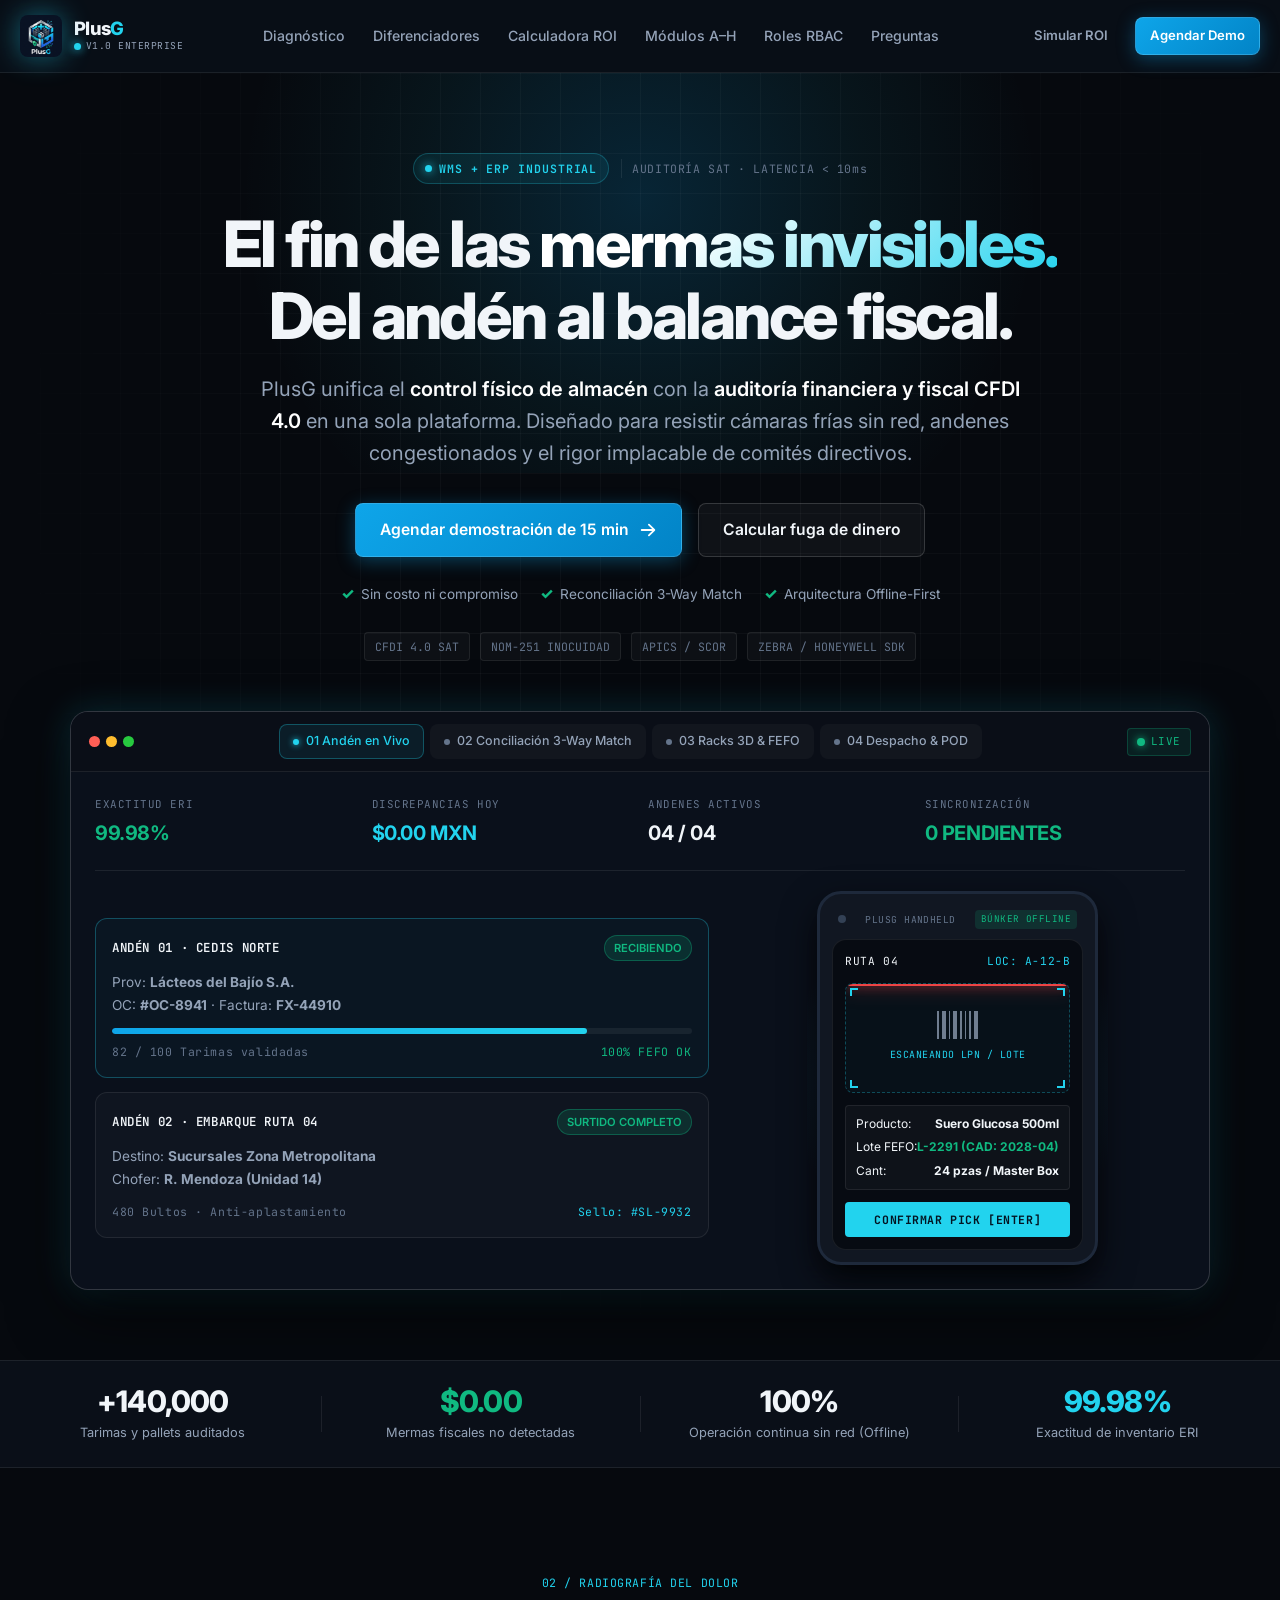
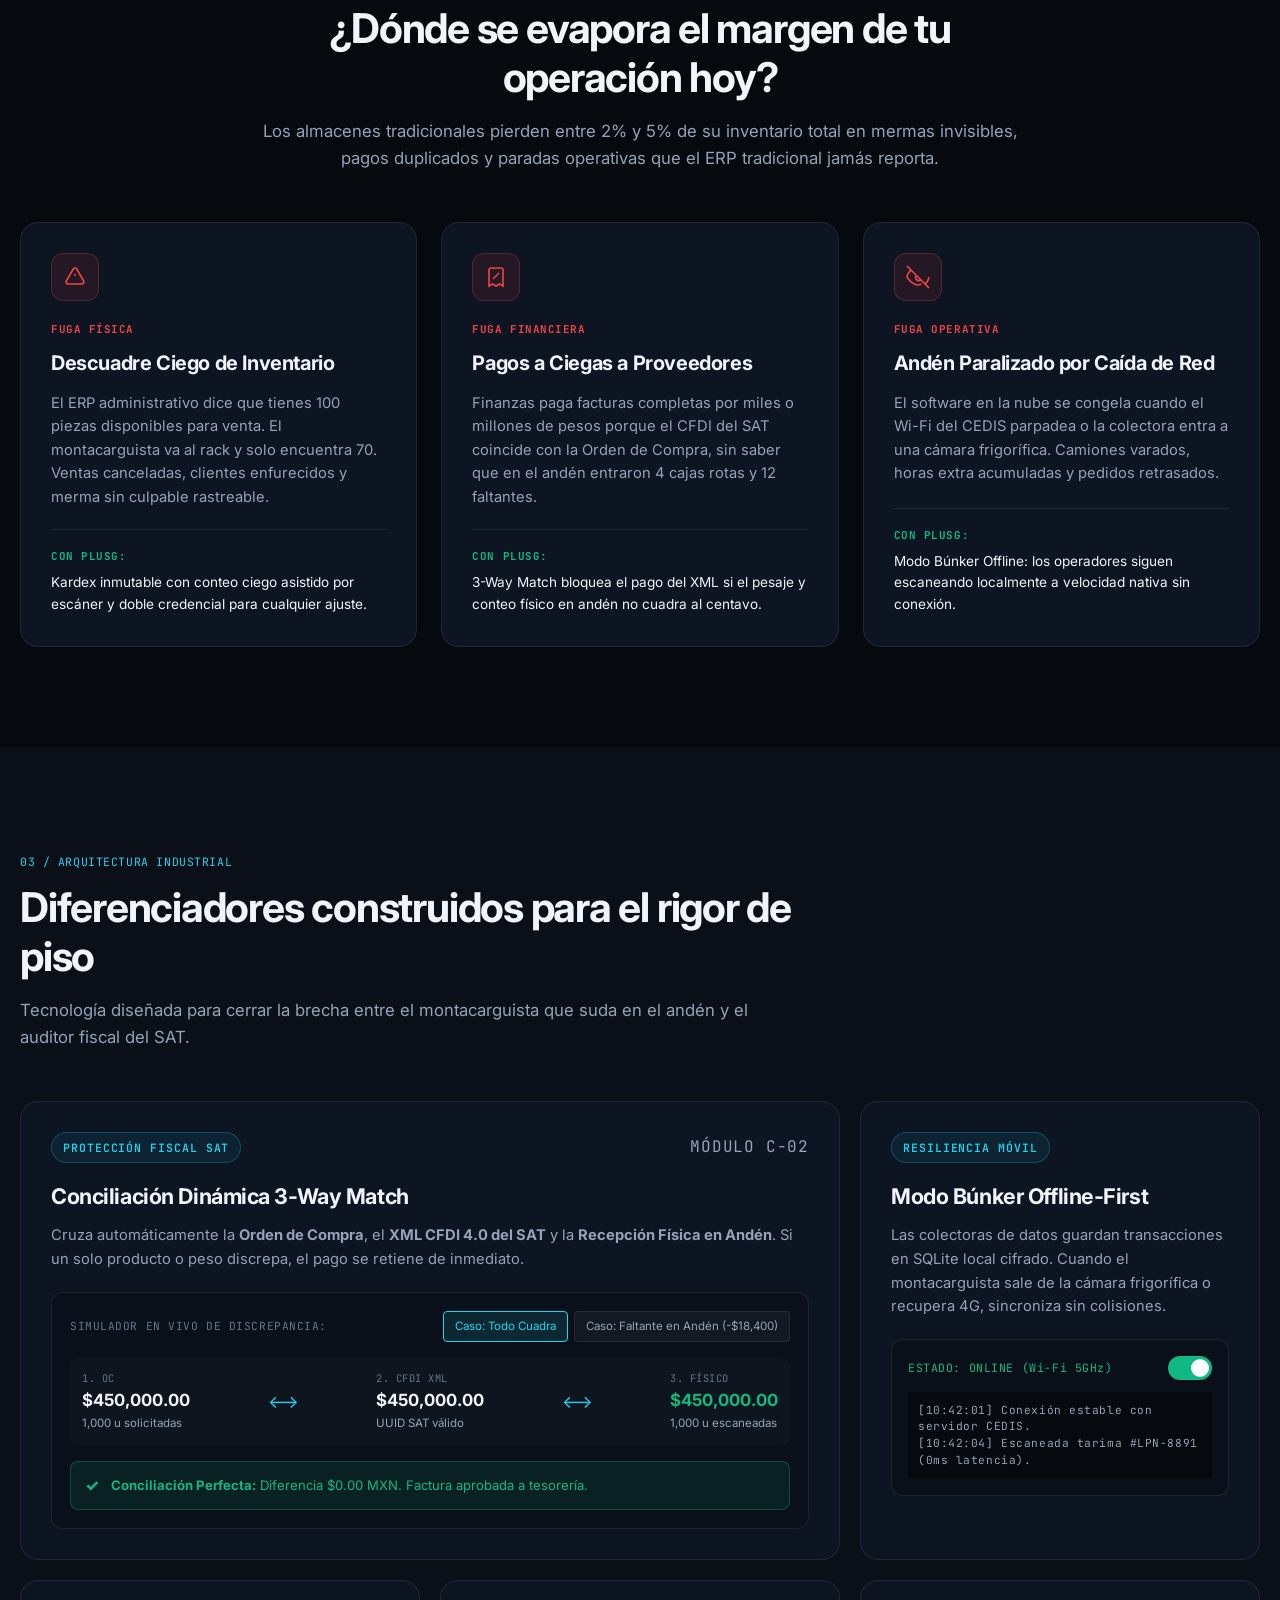
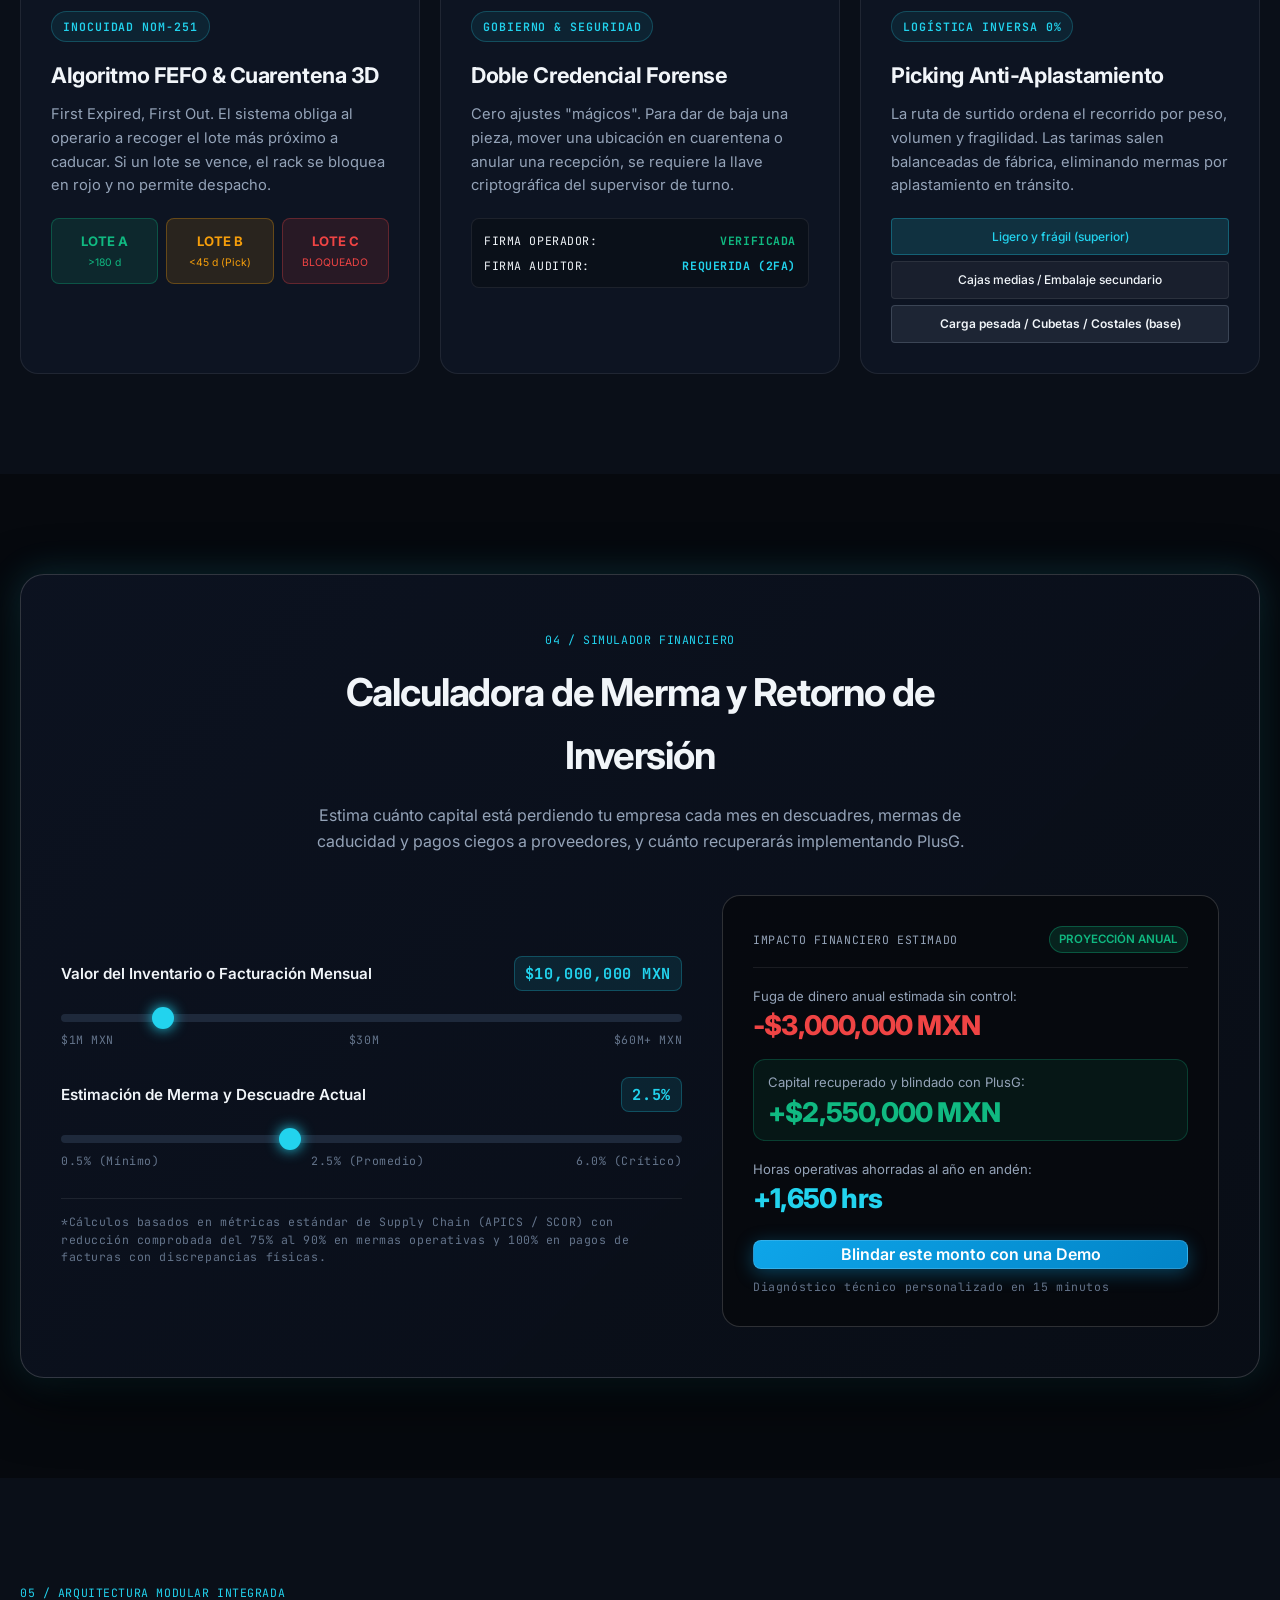
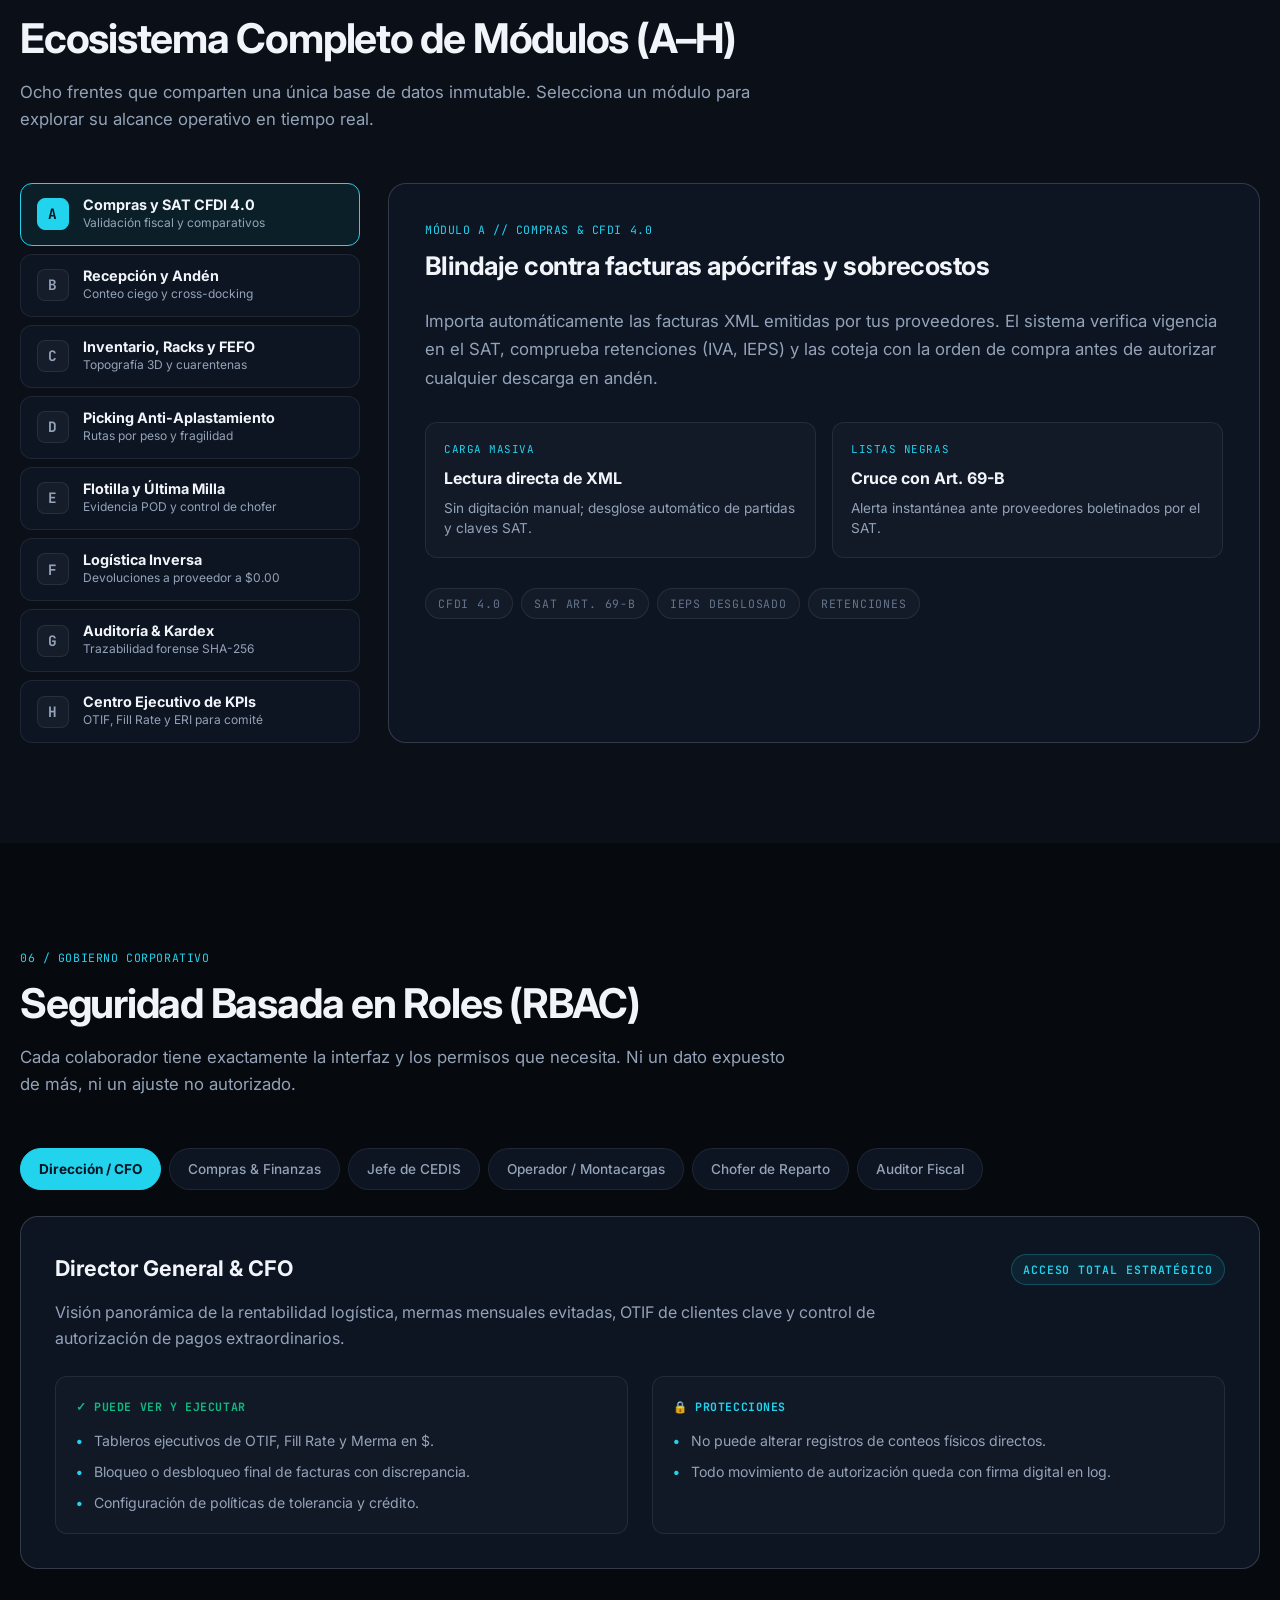
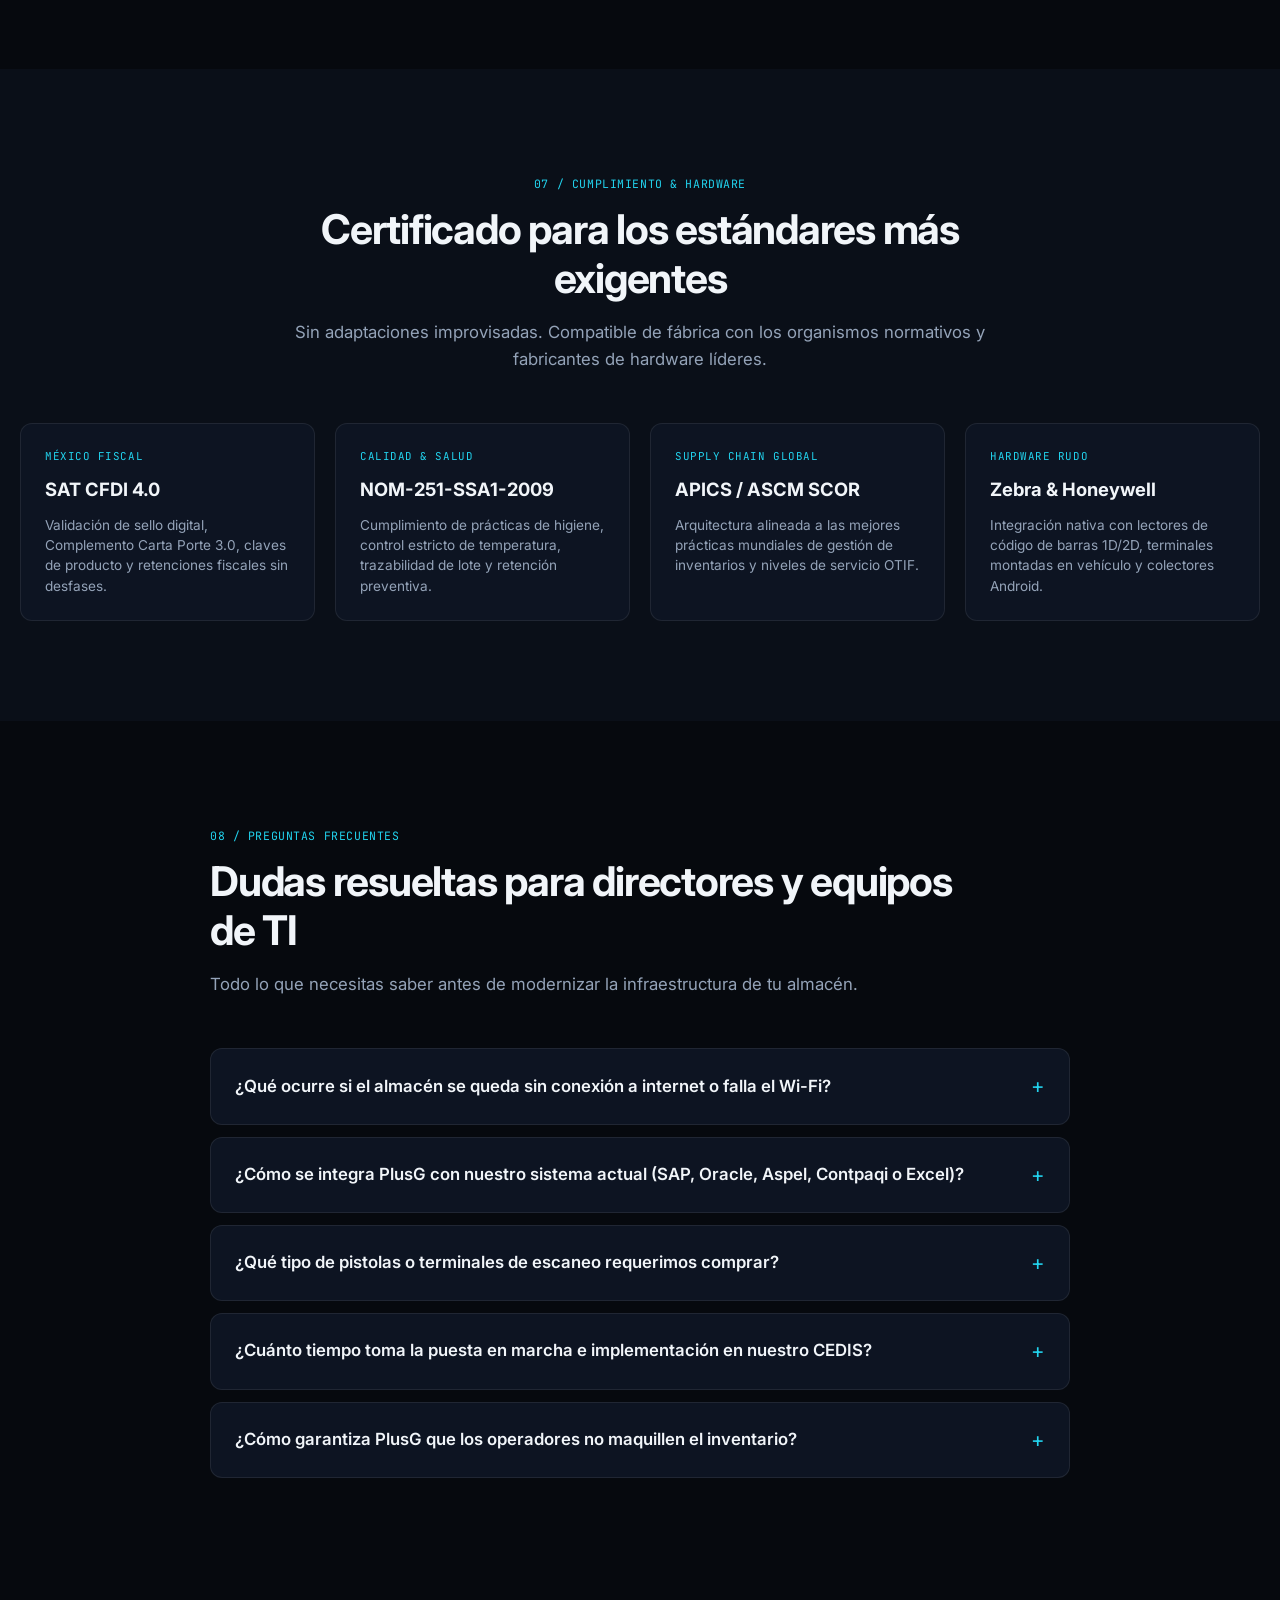
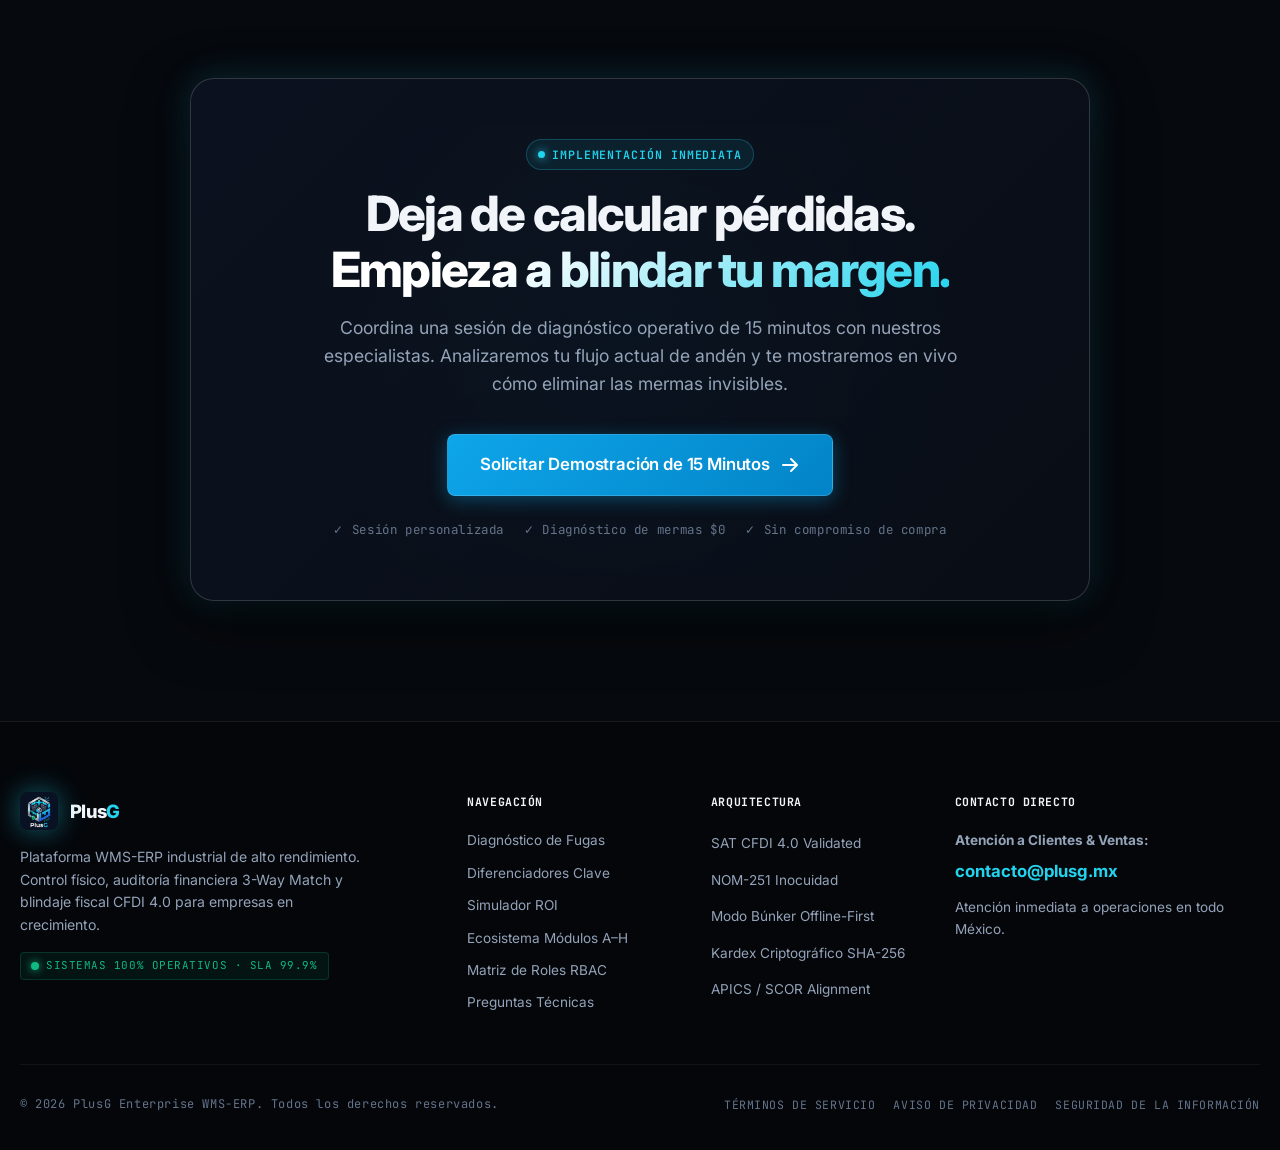
==== index.html @ d3e537ce "Add files via upload" ====
<!DOCTYPE html>
<html lang="es-MX">
<head>
  <meta charset="UTF-8">
  <meta name="viewport" content="width=device-width, initial-scale=1">
  <title>PlusG WMS-ERP | El fin de las mermas invisibles</title>
  <meta name="description" content="PlusG WMS-ERP integra control físico de almacén, auditoría financiera 3-Way Match y validación fiscal CFDI 4.0 en una sola plataforma de grado industrial.">
  <meta name="theme-color" content="#06090e">
  <meta property="og:title" content="PlusG WMS-ERP | El fin de las mermas invisibles">
  <meta property="og:description" content="Control físico, auditoría financiera y facturación SAT en una sola plataforma industrial.">
  <meta property="og:type" content="website">
  <link rel="icon" href="assets/logo.png" type="image/png">
  <link rel="alternate icon" href="logo.png" type="image/png">
  <link rel="preconnect" href="https://fonts.googleapis.com">
  <link rel="preconnect" href="https://fonts.gstatic.com" crossorigin>
  <link href="https://fonts.googleapis.com/css2?family=Inter:wght@300;400;500;600;700;800&family=JetBrains+Mono:wght@400;500;600;700&display=swap" rel="stylesheet">
  <link rel="stylesheet" href="styles.css">
  <noscript><style>.reveal{opacity:1;transform:none}</style></noscript>
</head>
<body class="theme-dark">

  <a class="skip" href="#main">Saltar al contenido principal</a>

  <!-- ================= HEADER ================= -->
  <header class="site-header" id="site-header">
    <div class="container header-inner">
      <a class="brand" href="#top" aria-label="PlusG WMS-ERP, inicio">
        <img class="brand-mark" src="assets/logo.png" onerror="this.onerror=null;this.src='logo.png';" alt="PlusG WMS-ERP" width="38" height="38">
        <div class="brand-text">
          <span class="brand-name">Plus<span>G</span></span>
          <span class="brand-badge mono"><span class="pulse-dot"></span> V1.0 ENTERPRISE</span>
        </div>
      </a>

      <nav class="nav" id="nav" aria-label="Navegación principal">
        <a href="#diagnostico">Diagnóstico</a>
        <a href="#bento">Diferenciadores</a>
        <a href="#calculadora">Calculadora ROI</a>
        <a href="#modulos">Módulos A–H</a>
        <a href="#roles">Roles RBAC</a>
        <a href="#faq">Preguntas</a>
      </nav>

      <div class="header-actions">
        <a href="#calculadora" class="btn btn-ghost btn-sm nav-calc-btn">Simular ROI</a>
        <button class="btn btn-accent btn-sm header-cta" type="button" data-open-demo>Agendar Demo</button>
        <button class="nav-toggle" type="button" aria-expanded="false" aria-controls="nav" aria-label="Abrir menú de navegación">
          <span></span><span></span>
        </button>
      </div>
    </div>
  </header>

  <main id="main">
    <!-- ================= 01 HERO ================= -->
    <section class="hero" id="top">
      <div class="hero-ambient-glow" aria-hidden="true"></div>
      <div class="hero-grid-pattern" aria-hidden="true"></div>

      <div class="container hero-container">
        <div class="hero-content reveal">
          <div class="hero-eyebrow">
            <span class="badge-tag mono"><span class="pulse-dot"></span> WMS + ERP INDUSTRIAL</span>
            <span class="hero-telemetry mono">AUDITORÍA SAT · LATENCIA &lt; 10ms</span>
          </div>

          <h1 class="hero-title">
            El fin de las <span class="text-gradient">mermas invisibles.</span><br>
            Del andén al balance fiscal.
          </h1>

          <p class="hero-lead">
            PlusG unifica el <strong>control físico de almacén</strong> con la <strong>auditoría financiera y fiscal CFDI 4.0</strong> en una sola plataforma. Diseñado para resistir cámaras frías sin red, andenes congestionados y el rigor implacable de comités directivos.
          </p>

          <div class="hero-actions">
            <button class="btn btn-accent btn-lg" type="button" data-open-demo>
              <span>Agendar demostración de 15 min</span>
              <svg class="btn-arrow" viewBox="0 0 20 20" fill="currentColor" width="18" height="18" aria-hidden="true">
                <path fill-rule="evenodd" d="M10.293 3.293a1 1 0 011.414 0l6 6a1 1 0 010 1.414l-6 6a1 1 0 01-1.414-1.414L14.586 11H3a1 1 0 110-2h11.586l-4.293-4.293a1 1 0 010-1.414z" clip-rule="evenodd"/>
              </svg>
            </button>
            <a href="#calculadora" class="btn btn-line btn-lg">
              <span>Calcular fuga de dinero</span>
            </a>
          </div>

          <div class="hero-guarantees">
            <div class="guarantee-item">
              <span class="check-icon">✓</span>
              <span>Sin costo ni compromiso</span>
            </div>
            <div class="guarantee-item">
              <span class="check-icon">✓</span>
              <span>Reconciliación 3-Way Match</span>
            </div>
            <div class="guarantee-item">
              <span class="check-icon">✓</span>
              <span>Arquitectura Offline-First</span>
            </div>
          </div>

          <div class="hero-standards" aria-label="Estándares de cumplimiento">
            <span class="standard-pill">CFDI 4.0 SAT</span>
            <span class="standard-pill">NOM-251 INOCUIDAD</span>
            <span class="standard-pill">APICS / SCOR</span>
            <span class="standard-pill">ZEBRA / HONEYWELL SDK</span>
          </div>
        </div>

        <!-- HERO INTERACTIVE MISSION CONTROL CENTER -->
        <div class="hero-showcase reveal" id="hero-showcase">
          <div class="showcase-frame">
            <!-- Frame Top Bar -->
            <div class="showcase-topbar">
              <div class="window-controls" aria-hidden="true">
                <span class="wc-dot red"></span>
                <span class="wc-dot yellow"></span>
                <span class="wc-dot green"></span>
              </div>
              <div class="showcase-tabs" role="tablist" aria-label="Vistas interactivas de demostración">
                <button class="showcase-tab active" role="tab" aria-selected="true" data-tab="tab-anden">
                  <span class="tab-indicator"></span> 01 Andén en Vivo
                </button>
                <button class="showcase-tab" role="tab" aria-selected="false" data-tab="tab-3way">
                  <span class="tab-indicator"></span> 02 Conciliación 3-Way Match
                </button>
                <button class="showcase-tab" role="tab" aria-selected="false" data-tab="tab-racks">
                  <span class="tab-indicator"></span> 03 Racks 3D &amp; FEFO
                </button>
                <button class="showcase-tab" role="tab" aria-selected="false" data-tab="tab-flota">
                  <span class="tab-indicator"></span> 04 Despacho &amp; POD
                </button>
              </div>
              <div class="telemetry-chip mono">
                <span class="live-dot"></span> LIVE
              </div>
            </div>

            <!-- Console Content Screen -->
            <div class="showcase-body">
              <!-- KPI Ribbon -->
              <div class="console-ribbon">
                <div class="ribbon-kpi">
                  <span class="kpi-label mono">EXACTITUD ERI</span>
                  <span class="kpi-val text-emerald">99.98%</span>
                </div>
                <div class="ribbon-kpi">
                  <span class="kpi-label mono">DISCREPANCIAS HOY</span>
                  <span class="kpi-val text-cyan">$0.00 MXN</span>
                </div>
                <div class="ribbon-kpi">
                  <span class="kpi-label mono">ANDENES ACTIVOS</span>
                  <span class="kpi-val">04 / 04</span>
                </div>
                <div class="ribbon-kpi">
                  <span class="kpi-label mono">SINCRONIZACIÓN</span>
                  <span class="kpi-val text-emerald">0 PENDIENTES</span>
                </div>
              </div>

              <!-- DYNAMIC PANELS -->
              <!-- Panel 1: Andén -->
              <div class="console-panel active" id="tab-anden" role="tabpanel">
                <div class="dock-layout">
                  <div class="dock-list">
                    <div class="dock-card matched">
                      <div class="dock-header">
                        <span class="dock-title mono">ANDÉN 01 · CEDIS NORTE</span>
                        <span class="badge-status ok">RECIBIENDO</span>
                      </div>
                      <div class="dock-meta">
                        <span>Prov: <strong>Lácteos del Bajío S.A.</strong></span>
                        <span>OC: <strong>#OC-8941</strong> · Factura: <strong>FX-44910</strong></span>
                      </div>
                      <div class="progress-bar-wrap">
                        <div class="progress-bar" style="width: 82%;"></div>
                      </div>
                      <div class="dock-stats mono">
                        <span>82 / 100 Tarimas validadas</span>
                        <span class="text-emerald">100% FEFO OK</span>
                      </div>
                    </div>

                    <div class="dock-card">
                      <div class="dock-header">
                        <span class="dock-title mono">ANDÉN 02 · EMBARQUE RUTA 04</span>
                        <span class="badge-status ok">SURTIDO COMPLETO</span>
                      </div>
                      <div class="dock-meta">
                        <span>Destino: <strong>Sucursales Zona Metropolitana</strong></span>
                        <span>Chofer: <strong>R. Mendoza (Unidad 14)</strong></span>
                      </div>
                      <div class="dock-stats mono">
                        <span>480 Bultos · Anti-aplastamiento</span>
                        <span class="text-cyan">Sello: #SL-9932</span>
                      </div>
                    </div>
                  </div>

                  <!-- Integrated Rugged Handheld Screen -->
                  <div class="rugged-device" aria-label="Colectora industrial en andén">
                    <div class="device-glow"></div>
                    <div class="device-body">
                      <div class="device-bezel-top">
                        <span class="device-sensor"></span>
                        <span class="device-brand-name mono">PLUSG HANDHELD</span>
                        <span class="device-bunker-pill mono" id="device-net-status">BÚNKER OFFLINE</span>
                      </div>
                      <div class="device-inner-screen">
                        <div class="device-header-row">
                          <span class="mono">RUTA 04</span>
                          <span class="mono text-cyan">LOC: A-12-B</span>
                        </div>
                        <div class="device-scan-hud">
                          <div class="laser-scanner"></div>
                          <span class="corner-bracket top-l"></span>
                          <span class="corner-bracket top-r"></span>
                          <span class="corner-bracket bot-l"></span>
                          <span class="corner-bracket bot-r"></span>
                          <div class="scan-barcode">
                            <span></span><span></span><span></span><span></span><span></span><span></span><span></span><span></span>
                          </div>
                          <span class="scan-prompt mono">ESCANEANDO LPN / LOTE</span>
                        </div>
                        <div class="device-data-card">
                          <div class="data-row"><span>Producto:</span> <b>Suero Glucosa 500ml</b></div>
                          <div class="data-row"><span>Lote FEFO:</span> <b class="text-emerald">L-2291 (CAD: 2028-04)</b></div>
                          <div class="data-row"><span>Cant:</span> <b>24 pzas / Master Box</b></div>
                        </div>
                        <div class="device-action-btn mono">CONFIRMAR PICK [ENTER]</div>
                      </div>
                    </div>
                  </div>
                </div>
              </div>

              <!-- Panel 2: 3-Way Match -->
              <div class="console-panel" id="tab-3way" role="tabpanel">
                <div class="match-interactive-board">
                  <div class="match-columns">
                    <div class="match-col">
                      <div class="col-head mono"><span class="icon-tag">1</span> ORDEN DE COMPRA</div>
                      <div class="doc-card">
                        <span class="doc-id mono">OC-8941 (AUTORIZADA)</span>
                        <div class="doc-line"><span>SKU-4401: Harina Esp.</span><b>500 sacos</b></div>
                        <div class="doc-line"><span>Precio pactado:</span><b>$450.00 / u</b></div>
                        <div class="doc-total"><span>Subtotal:</span> <b>$225,000.00</b></div>
                      </div>
                    </div>
                    <div class="match-col">
                      <div class="col-head mono"><span class="icon-tag">2</span> FACTURA SAT CFDI 4.0</div>
                      <div class="doc-card">
                        <span class="doc-id mono">UUID: 4A91-88FE-9901</span>
                        <div class="doc-line"><span>SAT ClaveProdServ:</span><b>50192100</b></div>
                        <div class="doc-line"><span>Precio Facturado:</span><b>$450.00 / u</b></div>
                        <div class="doc-total"><span>Total Fiscal:</span> <b>$225,000.00</b></div>
                      </div>
                    </div>
                    <div class="match-col">
                      <div class="col-head mono"><span class="icon-tag">3</span> RECEPCIÓN ANDÉN (FÍSICA)</div>
                      <div class="doc-card matched-border">
                        <span class="doc-id mono text-emerald">CONTEO CIEGO CONFIRMADO</span>
                        <div class="doc-line"><span>Escaneados:</span><b>500 sacos</b></div>
                        <div class="doc-line"><span>Dañados / Merma:</span><b class="text-emerald">0 sacos</b></div>
                        <div class="doc-total text-emerald"><span>Valuación Física:</span> <b>$225,000.00</b></div>
                      </div>
                    </div>
                  </div>
                  <div class="match-verdict matched">
                    <div class="verdict-icon">✓</div>
                    <div class="verdict-text">
                      <strong>3-Way Match 100% Conciliado sin discrepancias</strong>
                      <p>Factura autorizada para programación de pago a tesorería. Diferencia: $0.00 MXN.</p>
                    </div>
                    <span class="verdict-stamp mono">LIBERADO PARA PAGO</span>
                  </div>
                </div>
              </div>

              <!-- Panel 3: Racks 3D -->
              <div class="console-panel" id="tab-racks" role="tabpanel">
                <div class="racks-view">
                  <div class="racks-header">
                    <div class="racks-title">
                      <span class="mono text-muted">MAPA TOPOGRÁFICO CEDIS CENTRAL</span>
                      <h4>Pasillo A · Bahías 01 a 12 · Nivel Rack 01-04</h4>
                    </div>
                    <div class="racks-legend mono">
                      <span><i class="dot-legend fefo-green"></i> FEFO Óptimo (&gt;180 días)</span>
                      <span><i class="dot-legend fefo-amber"></i> Rotación Próxima (&lt;60 días)</span>
                      <span><i class="dot-legend fefo-red"></i> Cuarentena Bloqueada</span>
                    </div>
                  </div>
                  <div class="racks-grid-cells">
                    <div class="rack-slot ok"><span class="slot-code mono">A-01-1</span><span class="slot-item">L-901</span></div>
                    <div class="rack-slot ok"><span class="slot-code mono">A-01-2</span><span class="slot-item">L-902</span></div>
                    <div class="rack-slot warn"><span class="slot-code mono">A-01-3</span><span class="slot-item">L-814 ⚠️</span></div>
                    <div class="rack-slot ok"><span class="slot-code mono">A-02-1</span><span class="slot-item">L-990</span></div>
                    <div class="rack-slot ok"><span class="slot-code mono">A-02-2</span><span class="slot-item">L-991</span></div>
                    <div class="rack-slot danger"><span class="slot-code mono">A-02-3</span><span class="slot-item">BLOQ ⛔</span></div>
                    <div class="rack-slot ok"><span class="slot-code mono">A-03-1</span><span class="slot-item">L-774</span></div>
                    <div class="rack-slot ok"><span class="slot-code mono">A-03-2</span><span class="slot-item">L-775</span></div>
                    <div class="rack-slot ok"><span class="slot-code mono">A-03-3</span><span class="slot-item">L-776</span></div>
                  </div>
                  <p class="rack-footnote mono">
                    Algoritmo FEFO bloquea automáticamente ubicaciones con caducidad vencida antes de generar listas de picking.
                  </p>
                </div>
              </div>

              <!-- Panel 4: Flota -->
              <div class="console-panel" id="tab-flota" role="tabpanel">
                <div class="fleet-view">
                  <div class="fleet-card">
                    <div class="fleet-head">
                      <span class="mono">UNIDAD 08 · THERMO KING 4.5 TON</span>
                      <span class="badge-status ok">EN RUTA · TRÁFICO FLUIDO</span>
                    </div>
                    <div class="fleet-details">
                      <div><span>Chofer:</span> <b>Carlos Méndez</b></div>
                      <div><span>Entregas:</span> <b>6 / 8 Completadas</b></div>
                      <div><span>Temp. Cámara:</span> <b class="text-cyan">3.8 °C (NOM-251 OK)</b></div>
                    </div>
                    <div class="pod-preview">
                      <div class="pod-sig mono">EVIDENCIA DIGITAL POD: FIRMA Y FOTO CAPTURADA EN DESTINO</div>
                      <span class="badge-tag mono">SIN DISPUTAS EN ANDÉN CLIENTE</span>
                    </div>
                  </div>
                </div>
              </div>
            </div>
          </div>
        </div>
      </div>
    </section>

    <!-- ================= TICKER TELEMETRÍA ================= -->
    <section class="telemetry-bar" aria-label="Métricas comprobadas">
      <div class="container telemetry-inner">
        <div class="tel-item">
          <span class="tel-number" data-count="140000">+140,000</span>
          <span class="tel-label">Tarimas y pallets auditados</span>
        </div>
        <div class="tel-divider" aria-hidden="true"></div>
        <div class="tel-item">
          <span class="tel-number text-emerald" data-count="0">$0.00</span>
          <span class="tel-label">Mermas fiscales no detectadas</span>
        </div>
        <div class="tel-divider" aria-hidden="true"></div>
        <div class="tel-item">
          <span class="tel-number" data-count="100">100%</span>
          <span class="tel-label">Operación continua sin red (Offline)</span>
        </div>
        <div class="tel-divider" aria-hidden="true"></div>
        <div class="tel-item">
          <span class="tel-number text-cyan" data-count="99.98">99.98%</span>
          <span class="tel-label">Exactitud de inventario ERI</span>
        </div>
      </div>
    </section>

    <!-- ================= 02 DIAGNÓSTICO ================= -->
    <section class="section section-diagnostic" id="diagnostico">
      <div class="container">
        <div class="sec-head sec-head-center reveal">
          <span class="sec-label mono">02 / RADIOGRAFÍA DEL DOLOR</span>
          <h2>¿Dónde se evapora el margen de tu operación hoy?</h2>
          <p class="sec-lead">
            Los almacenes tradicionales pierden entre 2% y 5% de su inventario total en mermas invisibles, pagos duplicados y paradas operativas que el ERP tradicional jamás reporta.
          </p>
        </div>

        <div class="pain-grid">
          <article class="pain-card reveal">
            <div class="pain-icon-wrapper" aria-hidden="true">
              <svg viewBox="0 0 24 24" fill="none" stroke="currentColor" stroke-width="1.6">
                <path d="M12 9v2m0 4h.01m-6.938 4h13.856c1.54 0 2.502-1.667 1.732-3L13.732 4c-.77-1.333-2.694-1.333-3.464 0L3.34 16c-.77 1.333.192 3 1.732 3z"/>
              </svg>
            </div>
            <div class="pain-tag mono">FUGA FÍSICA</div>
            <h3>Descuadre Ciego de Inventario</h3>
            <p>
              El ERP administrativo dice que tienes 100 piezas disponibles para venta. El montacarguista va al rack y solo encuentra 70. Ventas canceladas, clientes enfurecidos y merma sin culpable rastreable.
            </p>
            <div class="pain-solution">
              <span class="sol-tag mono">CON PLUSG:</span>
              <p>Kardex inmutable con conteo ciego asistido por escáner y doble credencial para cualquier ajuste.</p>
            </div>
          </article>

          <article class="pain-card reveal">
            <div class="pain-icon-wrapper" aria-hidden="true">
              <svg viewBox="0 0 24 24" fill="none" stroke="currentColor" stroke-width="1.6">
                <path d="M9 14l6-6m-5.5.5h.01m4.99 5h.01M19 21V5a2 2 0 00-2-2H7a2 2 0 00-2 2v16l3.5-2 3.5 2 3.5-2 3.5 2z"/>
              </svg>
            </div>
            <div class="pain-tag mono">FUGA FINANCIERA</div>
            <h3>Pagos a Ciegas a Proveedores</h3>
            <p>
              Finanzas paga facturas completas por miles o millones de pesos porque el CFDI del SAT coincide con la Orden de Compra, sin saber que en el andén entraron 4 cajas rotas y 12 faltantes.
            </p>
            <div class="pain-solution">
              <span class="sol-tag mono">CON PLUSG:</span>
              <p>3-Way Match bloquea el pago del XML si el pesaje y conteo físico en andén no cuadra al centavo.</p>
            </div>
          </article>

          <article class="pain-card reveal">
            <div class="pain-icon-wrapper" aria-hidden="true">
              <svg viewBox="0 0 24 24" fill="none" stroke="currentColor" stroke-width="1.6">
                <path d="M1 1l22 22m-4.08-4.08A10.94 10.94 0 0023 12M5.08 5.08A10.94 10.94 0 001 12c2.76 4.78 8.04 8 11 8 1.13 0 2.22-.44 3.2-1.19M10.5 10.5a3 3 0 004.24 4.24"/>
              </svg>
            </div>
            <div class="pain-tag mono">FUGA OPERATIVA</div>
            <h3>Andén Paralizado por Caída de Red</h3>
            <p>
              El software en la nube se congela cuando el Wi-Fi del CEDIS parpadea o la colectora entra a una cámara frigorífica. Camiones varados, horas extra acumuladas y pedidos retrasados.
            </p>
            <div class="pain-solution">
              <span class="sol-tag mono">CON PLUSG:</span>
              <p>Modo Búnker Offline: los operadores siguen escaneando localmente a velocidad nativa sin conexión.</p>
            </div>
          </article>
        </div>
      </div>
    </section>

    <!-- ================= 03 BENTO GRID ARQUITECTURA ================= -->
    <section class="section section-bento" id="bento">
      <div class="container">
        <div class="sec-head reveal">
          <span class="sec-label mono">03 / ARQUITECTURA INDUSTRIAL</span>
          <h2>Diferenciadores construidos para el rigor de piso</h2>
          <p class="sec-lead">
            Tecnología diseñada para cerrar la brecha entre el montacarguista que suda en el andén y el auditor fiscal del SAT.
          </p>
        </div>

        <div class="bento-grid">
          <!-- CARD 1: 3-WAY MATCH INTERACTIVO (SPAN 8) -->
          <article class="bento-card bento-span-8 bento-match reveal">
            <div class="bento-content">
              <div class="bento-badge-row">
                <span class="badge-tag mono">PROTECCIÓN FISCAL SAT</span>
                <span class="mono text-muted">MÓDULO C-02</span>
              </div>
              <h3>Conciliación Dinámica 3-Way Match</h3>
              <p>
                Cruza automáticamente la <strong>Orden de Compra</strong>, el <strong>XML CFDI 4.0 del SAT</strong> y la <strong>Recepción Física en Andén</strong>. Si un solo producto o peso discrepa, el pago se retiene de inmediato.
              </p>

              <!-- Interactive Simulator Inside Card -->
              <div class="bento-simulator">
                <div class="sim-header">
                  <span class="mono">SIMULADOR EN VIVO DE DISCREPANCIA:</span>
                  <div class="sim-toggle-group">
                    <button class="sim-btn active" id="btn-sim-ok" type="button">Caso: Todo Cuadra</button>
                    <button class="sim-btn" id="btn-sim-warn" type="button">Caso: Faltante en Andén (-$18,400)</button>
                  </div>
                </div>

                <div class="sim-display" id="sim-display">
                  <div class="sim-step">
                    <span class="step-num mono">1. OC</span>
                    <strong>$450,000.00</strong>
                    <small>1,000 u solicitadas</small>
                  </div>
                  <div class="sim-connector">⟷</div>
                  <div class="sim-step">
                    <span class="step-num mono">2. CFDI XML</span>
                    <strong>$450,000.00</strong>
                    <small>UUID SAT válido</small>
                  </div>
                  <div class="sim-connector">⟷</div>
                  <div class="sim-step" id="sim-step-phys">
                    <span class="step-num mono">3. FÍSICO</span>
                    <strong class="text-emerald" id="sim-phys-val">$450,000.00</strong>
                    <small id="sim-phys-sub">1,000 u escaneadas</small>
                  </div>
                </div>

                <div class="sim-result ok" id="sim-result-box">
                  <span class="sim-result-icon" id="sim-result-icon">✓</span>
                  <span id="sim-result-msg"><strong>Conciliación Perfecta:</strong> Diferencia $0.00 MXN. Factura aprobada a tesorería.</span>
                </div>
              </div>
            </div>
          </article>

          <!-- CARD 2: MODO BÚNKER OFFLINE (SPAN 4) -->
          <article class="bento-card bento-span-4 bento-offline reveal">
            <div class="bento-content">
              <div class="bento-badge-row">
                <span class="badge-tag mono">RESILIENCIA MÓVIL</span>
              </div>
              <h3>Modo Búnker Offline-First</h3>
              <p>
                Las colectoras de datos guardan transacciones en SQLite local cifrado. Cuando el montacarguista sale de la cámara frigorífica o recupera 4G, sincroniza sin colisiones.
              </p>

              <div class="bunker-demo-box">
                <div class="bunker-switch-row">
                  <span class="mono" id="bunker-status-text">ESTADO: ONLINE (Wi-Fi 5GHz)</span>
                  <button class="switch-toggle" id="bunker-toggle" type="button" aria-pressed="false" aria-label="Simular corte de conexión">
                    <span class="switch-handle"></span>
                  </button>
                </div>
                <div class="bunker-log-box mono" id="bunker-log">
                  <div>[10:42:01] Conexión estable con servidor CEDIS.</div>
                  <div>[10:42:04] Escaneada tarima #LPN-8891 (0ms latencia).</div>
                </div>
              </div>
            </div>
          </article>

          <!-- CARD 3: TRAZABILIDAD FEFO 3D (SPAN 4) -->
          <article class="bento-card bento-span-4 reveal">
            <div class="bento-content">
              <div class="bento-badge-row">
                <span class="badge-tag mono">INOCUIDAD NOM-251</span>
              </div>
              <h3>Algoritmo FEFO &amp; Cuarentena 3D</h3>
              <p>
                First Expired, First Out. El sistema obliga al operario a recoger el lote más próximo a caducar. Si un lote se vence, el rack se bloquea en rojo y no permite despacho.
              </p>
              <div class="fefo-visual-strip">
                <div class="fefo-block optimal"><span>LOTE A</span><small>&gt;180 d</small></div>
                <div class="fefo-block warn"><span>LOTE B</span><small>&lt;45 d (Pick)</small></div>
                <div class="fefo-block locked"><span>LOTE C</span><small>BLOQUEADO</small></div>
              </div>
            </div>
          </article>

          <!-- CARD 4: DOBLE CREDENCIAL (SPAN 4) -->
          <article class="bento-card bento-span-4 reveal">
            <div class="bento-content">
              <div class="bento-badge-row">
                <span class="badge-tag mono">GOBIERNO &amp; SEGURIDAD</span>
              </div>
              <h3>Doble Credencial Forense</h3>
              <p>
                Cero ajustes "mágicos". Para dar de baja una pieza, mover una ubicación en cuarentena o anular una recepción, se requiere la llave criptográfica del supervisor de turno.
              </p>
              <div class="security-chip-box mono">
                <div class="sec-row"><span>FIRMA OPERADOR:</span> <b class="text-emerald">VERIFICADA</b></div>
                <div class="sec-row"><span>FIRMA AUDITOR:</span> <b class="text-cyan">REQUERIDA (2FA)</b></div>
              </div>
            </div>
          </article>

          <!-- CARD 5: SURTIDO ANTI-APLASTAMIENTO (SPAN 4) -->
          <article class="bento-card bento-span-4 reveal">
            <div class="bento-content">
              <div class="bento-badge-row">
                <span class="badge-tag mono">LOGÍSTICA INVERSA 0%</span>
              </div>
              <h3>Picking Anti-Aplastamiento</h3>
              <p>
                La ruta de surtido ordena el recorrido por peso, volumen y fragilidad. Las tarimas salen balanceadas de fábrica, eliminando mermas por aplastamiento en tránsito.
              </p>
              <div class="stack-visual">
                <div class="stack-layer light">Ligero y frágil (superior)</div>
                <div class="stack-layer med">Cajas medias / Embalaje secundario</div>
                <div class="stack-layer heavy">Carga pesada / Cubetas / Costales (base)</div>
              </div>
            </div>
          </article>
        </div>
      </div>
    </section>

    <!-- ================= 04 CALCULADORA ROI INTERACTIVA ================= -->
    <section class="section section-calc" id="calculadora">
      <div class="container">
        <div class="calc-wrapper reveal">
          <div class="calc-head">
            <span class="sec-label mono">04 / SIMULADOR FINANCIERO</span>
            <h2>Calculadora de Merma y Retorno de Inversión</h2>
            <p>
              Estima cuánto capital está perdiendo tu empresa cada mes en descuadres, mermas de caducidad y pagos ciegos a proveedores, y cuánto recuperarás implementando PlusG.
            </p>
          </div>

          <div class="calc-grid">
            <!-- Controls -->
            <div class="calc-controls">
              <div class="calc-field">
                <div class="calc-field-head">
                  <label for="range-inventario">Valor del Inventario o Facturación Mensual</label>
                  <span class="calc-val-badge mono" id="val-inventario">$10,000,000 MXN</span>
                </div>
                <input class="calc-slider" id="range-inventario" type="range" min="1000000" max="60000000" step="500000" value="10000000">
                <div class="slider-limits mono"><span>$1M MXN</span><span>$30M</span><span>$60M+ MXN</span></div>
              </div>

              <div class="calc-field">
                <div class="calc-field-head">
                  <label for="range-merma">Estimación de Merma y Descuadre Actual</label>
                  <span class="calc-val-badge mono" id="val-merma">2.5%</span>
                </div>
                <input class="calc-slider" id="range-merma" type="range" min="0.5" max="6.0" step="0.1" value="2.5">
                <div class="slider-limits mono"><span>0.5% (Mínimo)</span><span>2.5% (Promedio)</span><span>6.0% (Crítico)</span></div>
              </div>

              <div class="calc-disclaimer mono">
                *Cálculos basados en métricas estándar de Supply Chain (APICS / SCOR) con reducción comprobada del 75% al 90% en mermas operativas y 100% en pagos de facturas con discrepancias físicas.
              </div>
            </div>

            <!-- Live Results Board -->
            <div class="calc-results-card">
              <div class="results-header">
                <span class="mono text-muted">IMPACTO FINANCIERO ESTIMADO</span>
                <span class="badge-status ok">PROYECCIÓN ANUAL</span>
              </div>

              <div class="metric-row">
                <span class="metric-desc">Fuga de dinero anual estimada sin control:</span>
                <span class="metric-num text-danger" id="res-fuga">-$3,000,000 MXN</span>
              </div>

              <div class="metric-row highlight">
                <span class="metric-desc">Capital recuperado y blindado con PlusG:</span>
                <span class="metric-num text-emerald" id="res-recuperado">+$2,550,000 MXN</span>
              </div>

              <div class="metric-row">
                <span class="metric-desc">Horas operativas ahorradas al año en andén:</span>
                <span class="metric-num text-cyan" id="res-horas">+1,420 hrs</span>
              </div>

              <div class="calc-cta-wrap">
                <button class="btn btn-accent btn-block" type="button" data-open-demo>
                  Blindar este monto con una Demo
                </button>
                <small class="mono text-center">Diagnóstico técnico personalizado en 15 minutos</small>
              </div>
            </div>
          </div>
        </div>
      </div>
    </section>

    <!-- ================= 05 ECOSISTEMA DE MÓDULOS A–H ================= -->
    <section class="section section-modules" id="modulos">
      <div class="container">
        <div class="sec-head reveal">
          <span class="sec-label mono">05 / ARQUITECTURA MODULAR INTEGRADA</span>
          <h2>Ecosistema Completo de Módulos (A–H)</h2>
          <p class="sec-lead">
            Ocho frentes que comparten una única base de datos inmutable. Selecciona un módulo para explorar su alcance operativo en tiempo real.
          </p>
        </div>

        <div class="modules-explorer reveal">
          <!-- Module Selector Sidebar -->
          <div class="module-nav" role="tablist" aria-label="Módulos del WMS-ERP">
            <button class="mod-nav-btn active" role="tab" aria-selected="true" data-mod="mod-a">
              <span class="mod-letter mono">A</span>
              <span class="mod-info">
                <strong>Compras y SAT CFDI 4.0</strong>
                <small>Validación fiscal y comparativos</small>
              </span>
            </button>

            <button class="mod-nav-btn" role="tab" aria-selected="false" data-mod="mod-b">
              <span class="mod-letter mono">B</span>
              <span class="mod-info">
                <strong>Recepción y Andén</strong>
                <small>Conteo ciego y cross-docking</small>
              </span>
            </button>

            <button class="mod-nav-btn" role="tab" aria-selected="false" data-mod="mod-c">
              <span class="mod-letter mono">C</span>
              <span class="mod-info">
                <strong>Inventario, Racks y FEFO</strong>
                <small>Topografía 3D y cuarentenas</small>
              </span>
            </button>

            <button class="mod-nav-btn" role="tab" aria-selected="false" data-mod="mod-d">
              <span class="mod-letter mono">D</span>
              <span class="mod-info">
                <strong>Picking Anti-Aplastamiento</strong>
                <small>Rutas por peso y fragilidad</small>
              </span>
            </button>

            <button class="mod-nav-btn" role="tab" aria-selected="false" data-mod="mod-e">
              <span class="mod-letter mono">E</span>
              <span class="mod-info">
                <strong>Flotilla y Última Milla</strong>
                <small>Evidencia POD y control de chofer</small>
              </span>
            </button>

            <button class="mod-nav-btn" role="tab" aria-selected="false" data-mod="mod-f">
              <span class="mod-letter mono">F</span>
              <span class="mod-info">
                <strong>Logística Inversa</strong>
                <small>Devoluciones a proveedor a $0.00</small>
              </span>
            </button>

            <button class="mod-nav-btn" role="tab" aria-selected="false" data-mod="mod-g">
              <span class="mod-letter mono">G</span>
              <span class="mod-info">
                <strong>Auditoría &amp; Kardex</strong>
                <small>Trazabilidad forense SHA-256</small>
              </span>
            </button>

            <button class="mod-nav-btn" role="tab" aria-selected="false" data-mod="mod-h">
              <span class="mod-letter mono">H</span>
              <span class="mod-info">
                <strong>Centro Ejecutivo de KPIs</strong>
                <small>OTIF, Fill Rate y ERI para comité</small>
              </span>
            </button>
          </div>

          <!-- Dynamic Module Screen Showcase -->
          <div class="module-screen-wrap">
            <!-- Screen A -->
            <div class="module-screen active" id="mod-a" role="tabpanel">
              <div class="screen-header">
                <span class="mono text-cyan">MÓDULO A // COMPRAS &amp; CFDI 4.0</span>
                <h3>Blindaje contra facturas apócrifas y sobrecostos</h3>
              </div>
              <p>
                Importa automáticamente las facturas XML emitidas por tus proveedores. El sistema verifica vigencia en el SAT, comprueba retenciones (IVA, IEPS) y las coteja con la orden de compra antes de autorizar cualquier descarga en andén.
              </p>
              <div class="screen-spec-grid">
                <div class="spec-card">
                  <span class="spec-label mono">CARGA MASIVA</span>
                  <strong>Lectura directa de XML</strong>
                  <p>Sin digitación manual; desglose automático de partidas y claves SAT.</p>
                </div>
                <div class="spec-card">
                  <span class="spec-label mono">LISTAS NEGRAS</span>
                  <strong>Cruce con Art. 69-B</strong>
                  <p>Alerta instantánea ante proveedores boletinados por el SAT.</p>
                </div>
              </div>
              <div class="screen-tags mono">
                <span>CFDI 4.0</span><span>SAT ART. 69-B</span><span>IEPS DESGLOSADO</span><span>RETENCIONES</span>
              </div>
            </div>

            <!-- Screen B -->
            <div class="module-screen" id="mod-b" role="tabpanel">
              <div class="screen-header">
                <span class="mono text-cyan">MÓDULO B // RECEPCIÓN &amp; ANDÉN</span>
                <h3>Conteo ciego y pesaje sin trampas en andén</h3>
              </div>
              <p>
                El operador no sabe cuántas piezas vienen en la factura: el sistema le exige contar o pesar físicamente. Si el conteo no coincide con el albarán, el sistema solicita doble verificación o rechazo de tarima.
              </p>
              <div class="screen-spec-grid">
                <div class="spec-card">
                  <span class="spec-label mono">CROSS-DOCKING</span>
                  <strong>Despacho sin almacenamiento</strong>
                  <p>Identifica pedidos urgentes y los transfiere de andén de entrada a salida directo.</p>
                </div>
                <div class="spec-card">
                  <span class="spec-label mono">ETIQUETADO LPN</span>
                  <strong>Matrícula única por pallet</strong>
                  <p>Genera e imprime código GS1-128 con lote, caducidad y número de bultos.</p>
                </div>
              </div>
              <div class="screen-tags mono">
                <span>CONTEO CIEGO</span><span>CROSS-DOCKING</span><span>LPN GS1-128</span><span>CONTROL DE PESO</span>
              </div>
            </div>

            <!-- Screen C -->
            <div class="module-screen" id="mod-c" role="tabpanel">
              <div class="screen-header">
                <span class="mono text-cyan">MÓDULO C // INVENTARIO, RACKS &amp; FEFO</span>
                <h3>Topografía tridimensional con blindaje por caducidad</h3>
              </div>
              <p>
                Ubicaciones codificadas por pasillo, bahía, nivel y profundidad. Visualiza la ocupación volumétrica y asigna sugerencias de acomodo según velocidad de rotación ABC.
              </p>
              <div class="screen-spec-grid">
                <div class="spec-card">
                  <span class="spec-label mono">ROTACIÓN ABC</span>
                  <strong>Ranurado inteligente</strong>
                  <p>Coloca la mercancía de alta rotación cerca del andén para reducir tiempos de recorrido.</p>
                </div>
                <div class="spec-card">
                  <span class="spec-label mono">CUARENTENA</span>
                  <strong>Aislamiento preventivo</strong>
                  <p>Retiene lotes observados por calidad sin permitir su liberación a piso.</p>
                </div>
              </div>
              <div class="screen-tags mono">
                <span>RACKS 3D</span><span>FEFO / FIFO</span><span>CLASIFICACIÓN ABC</span><span>REUBICACIONES</span>
              </div>
            </div>

            <!-- Screen D -->
            <div class="module-screen" id="mod-d" role="tabpanel">
              <div class="screen-header">
                <span class="mono text-cyan">MÓDULO D // PICKING INTELIGENTE</span>
                <h3>Rutas optimizadas que cuidan la integridad del producto</h3>
              </div>
              <p>
                Algoritmo heurístico que guía al montacarguista o surtidor por la ruta más corta sin cruzarse con otros equipos. Prioriza recoger primero la base pesada y al final los artículos frágiles.
              </p>
              <div class="screen-spec-grid">
                <div class="spec-card">
                  <span class="spec-label mono">PICK-TO-BOX / PALLET</span>
                  <strong>Multi-pedido simultáneo</strong>
                  <p>Surtido de hasta 6 órdenes en un solo recorrido sin errores de mezcla.</p>
                </div>
                <div class="spec-card">
                  <span class="spec-label mono">VALIDACIÓN DE BARRAS</span>
                  <strong>Cero piezas equivocadas</strong>
                  <p>Obliga a escanear el código de barra antes de confirmar la colocación en el carro.</p>
                </div>
              </div>
              <div class="screen-tags mono">
                <span>ANTI-APLASTAMIENTO</span><span>PICK-TO-PALLET</span><span>WAVE PICKING</span><span>RUTA ÓPTIMA</span>
              </div>
            </div>

            <!-- Screen E -->
            <div class="module-screen" id="mod-e" role="tabpanel">
              <div class="screen-header">
                <span class="mono text-cyan">MÓDULO E // FLOTILLA &amp; ÚLTIMA MILLA</span>
                <h3>Custodia de carga y prueba de entrega digital (POD)</h3>
              </div>
              <p>
                Asignación de unidades por peso y cubicaje. El chofer recibe su hoja de ruta en el móvil, registra firma de recibido, captura fotos de la entrega y reporta mermas en el cliente al instante.
              </p>
              <div class="screen-spec-grid">
                <div class="spec-card">
                  <span class="spec-label mono">APP CONDUCTOR</span>
                  <strong>Firma digital y georreferencia</strong>
                  <p>Evidencia fotográfica con timestamp y coordenadas GPS inalterables.</p>
                </div>
                <div class="spec-card">
                  <span class="spec-label mono">LIQUIDACIÓN DE RUTA</span>
                  <strong>Cierre de caja en 5 minutos</strong>
                  <p>Concilia pedidos entregados, cobros y devoluciones sin discusiones nocturnas.</p>
                </div>
              </div>
              <div class="screen-tags mono">
                <span>PROOF OF DELIVERY</span><span>GPS TRACKING</span><span>CUSTODIA DE CARGA</span><span>LIQUIDACIÓN</span>
              </div>
            </div>

            <!-- Screen F -->
            <div class="module-screen" id="mod-f" role="tabpanel">
              <div class="screen-header">
                <span class="mono text-cyan">MÓDULO F // LOGÍSTICA INVERSA</span>
                <h3>Reclamos a proveedores y notas de crédito aseguradas</h3>
              </div>
              <p>
                Transforma las devoluciones de clientes y rechazos a proveedores en notas de crédito cobrables. Controla el motivo de merma (caducidad, daño de empaque, faltante) para negociar con el fabricante.
              </p>
              <div class="screen-spec-grid">
                <div class="spec-card">
                  <span class="spec-label mono">EXPEDIENTE DE MERMA</span>
                  <strong>Dossier probatorio con foto</strong>
                  <p>Envía al proveedor reporte formal con evidencia para evitar controversias.</p>
                </div>
                <div class="spec-card">
                  <span class="spec-label mono">IMPACTO FINANCIERO $0</span>
                  <strong>Generación de nota de débito</strong>
                  <p>Ajusta el saldo de cuentas por pagar automáticamente.</p>
                </div>
              </div>
              <div class="screen-tags mono">
                <span>RMA</span><span>DEVOLUCIONES PROVEEDOR</span><span>NOTAS DE CRÉDITO</span><span>CAUSA RAÍZ</span>
              </div>
            </div>

            <!-- Screen G -->
            <div class="module-screen" id="mod-g" role="tabpanel">
              <div class="screen-header">
                <span class="mono text-cyan">MÓDULO G // AUDITORÍA &amp; KARDEX</span>
                <h3>Kardex inmutable con hash criptográfico forense</h3>
              </div>
              <p>
                Cada movimiento (entrada, reubicación, ajuste, salida) queda sellado con fecha, hora, usuario, terminal y motivo. Imposible alterar registros históricos desde la base de datos sin romper la cadena.
              </p>
              <div class="screen-spec-grid">
                <div class="spec-card">
                  <span class="spec-label mono">CONTEOS CÍCLICOS</span>
                  <strong>Inventario sin detener el CEDIS</strong>
                  <p>Asigna conteos diarios por rotación ABC mientras la operación sigue despachando.</p>
                </div>
                <div class="spec-card">
                  <span class="spec-label mono">TRAZABILIDAD FORENSE</span>
                  <strong>Historial completo por pieza</strong>
                  <p>Rastrea quién tocó cada pallet desde que llegó en el camión hasta la entrega.</p>
                </div>
              </div>
              <div class="screen-tags mono">
                <span>KARDEX INMUTABLE</span><span>CONTEOS CÍCLICOS</span><span>SELLO SHA-256</span><span>AUDITORÍA SAT</span>
              </div>
            </div>

            <!-- Screen H -->
            <div class="module-screen" id="mod-h" role="tabpanel">
              <div class="screen-header">
                <span class="mono text-cyan">MÓDULO H // CENTRO EJECUTIVO OTIF</span>
                <h3>Métricas de nivel de servicio para consejo y dirección</h3>
              </div>
              <p>
                Tableros en tiempo real con los indicadores universales de la cadena de suministro: On-Time In-Full (OTIF), Fill Rate, exactitud de inventario ERI y costo de merma acumulado.
              </p>
              <div class="screen-spec-grid">
                <div class="spec-card">
                  <span class="spec-label mono">OTIF EN TIEMPO REAL</span>
                  <strong>A tiempo y completo</strong>
                  <p>Mide el cumplimiento exacto hacia sucursales o clientes mayoristas.</p>
                </div>
                <div class="spec-card">
                  <span class="spec-label mono">REPORTES AUTOMATIZADOS</span>
                  <strong>Informes a directores</strong>
                  <p>Envío programado de métricas al correo de socios y dirección general.</p>
                </div>
              </div>
              <div class="screen-tags mono">
                <span>OTIF 99%+</span><span>FILL RATE</span><span>ERI $</span><span>APICS METRICS</span>
              </div>
            </div>
          </div>
        </div>
      </div>
    </section>

    <!-- ================= 06 MATRIZ DE ROLES RBAC ================= -->
    <section class="section section-roles" id="roles">
      <div class="container">
        <div class="sec-head reveal">
          <span class="sec-label mono">06 / GOBIERNO CORPORATIVO</span>
          <h2>Seguridad Basada en Roles (RBAC)</h2>
          <p class="sec-lead">
            Cada colaborador tiene exactamente la interfaz y los permisos que necesita. Ni un dato expuesto de más, ni un ajuste no autorizado.
          </p>
        </div>

        <div class="roles-board reveal">
          <div class="roles-tabs" role="tablist" aria-label="Perfiles de usuario">
            <button class="role-tab-btn active" role="tab" aria-selected="true" data-role="role-cfo">Dirección / CFO</button>
            <button class="role-tab-btn" role="tab" aria-selected="false" data-role="role-compras">Compras &amp; Finanzas</button>
            <button class="role-tab-btn" role="tab" aria-selected="false" data-role="role-almacen">Jefe de CEDIS</button>
            <button class="role-tab-btn" role="tab" aria-selected="false" data-role="role-operador">Operador / Montacargas</button>
            <button class="role-tab-btn" role="tab" aria-selected="false" data-role="role-chofer">Chofer de Reparto</button>
            <button class="role-tab-btn" role="tab" aria-selected="false" data-role="role-auditor">Auditor Fiscal</button>
          </div>

          <div class="roles-content-card">
            <!-- CFO -->
            <div class="role-view active" id="role-cfo" role="tabpanel">
              <div class="role-view-head">
                <span class="role-title">Director General &amp; CFO</span>
                <span class="badge-tag mono">ACCESO TOTAL ESTRATÉGICO</span>
              </div>
              <p>Visión panorámica de la rentabilidad logística, mermas mensuales evitadas, OTIF de clientes clave y control de autorización de pagos extraordinarios.</p>
              <div class="role-perms-grid">
                <div class="perm-col">
                  <span class="perm-head mono text-emerald">✓ PUEDE VER Y EJECUTAR</span>
                  <ul>
                    <li>Tableros ejecutivos de OTIF, Fill Rate y Merma en $.</li>
                    <li>Bloqueo o desbloqueo final de facturas con discrepancia.</li>
                    <li>Configuración de políticas de tolerancia y crédito.</li>
                  </ul>
                </div>
                <div class="perm-col">
                  <span class="perm-head mono text-cyan">🔒 PROTECCIONES</span>
                  <ul>
                    <li>No puede alterar registros de conteos físicos directos.</li>
                    <li>Todo movimiento de autorización queda con firma digital en log.</li>
                  </ul>
                </div>
              </div>
            </div>

            <!-- Compras -->
            <div class="role-view" id="role-compras" role="tabpanel">
              <div class="role-view-head">
                <span class="role-title">Gerente de Compras &amp; Cuentas por Pagar</span>
                <span class="badge-tag mono">MÓDULO DE ADQUISICIONES</span>
              </div>
              <p>Emite órdenes de compra, carga facturas XML del SAT, analiza comparativos de precio por proveedor y da seguimiento a reclamos por mercancía dañada.</p>
              <div class="role-perms-grid">
                <div class="perm-col">
                  <span class="perm-head mono text-emerald">✓ PUEDE VER Y EJECUTAR</span>
                  <ul>
                    <li>Carga y validación masiva de XML CFDI 4.0.</li>
                    <li>Conciliación automática con órdenes de compra.</li>
                    <li>Generación de notas de débito a proveedores por mermas.</li>
                  </ul>
                </div>
                <div class="perm-col">
                  <span class="perm-head mono text-cyan">🔒 PROTECCIONES</span>
                  <ul>
                    <li>No puede manipular ubicaciones de almacén ni conteos.</li>
                    <li>No puede autorizar pagos si 3-Way Match detecta faltantes.</li>
                  </ul>
                </div>
              </div>
            </div>

            <!-- Jefe Almacen -->
            <div class="role-view" id="role-almacen" role="tabpanel">
              <div class="role-view-head">
                <span class="role-title">Jefe de CEDIS y Almacenes</span>
                <span class="badge-tag mono">CONTROL OPERATIVO TOTAL</span>
              </div>
              <p>Gobierna el andén, asigna turnos, gestiona el mapa 3D de racks, autoriza cuarentenas de lotes y supervisa las oleadas de picking de cada ruta.</p>
              <div class="role-perms-grid">
                <div class="perm-col">
                  <span class="perm-head mono text-emerald">✓ PUEDE VER Y EJECUTAR</span>
                  <ul>
                    <li>Asignación de tareas a montacarguistas y pistolas.</li>
                    <li>Reubicación de racks y bloqueos por calidad/cuarentena.</li>
                    <li>Aprobación de conteos cíclicos con doble credencial.</li>
                  </ul>
                </div>
                <div class="perm-col">
                  <span class="perm-head mono text-cyan">🔒 PROTECCIONES</span>
                  <ul>
                    <li>No puede borrar artículos del catálogo ni modificar precios.</li>
                  </ul>
                </div>
              </div>
            </div>

            <!-- Operador -->
            <div class="role-view" id="role-operador" role="tabpanel">
              <div class="role-view-head">
                <span class="role-title">Operador de Piso y Montacargas</span>
                <span class="badge-tag mono">INTERFAZ COLECTORA RUGGED</span>
              </div>
              <p>Interfaz optimizada para pantallas táctiles de pistolas industriales o guantes. Navega rutas guiadas, escanea códigos de barras y confirma picks en milisegundos.</p>
              <div class="role-perms-grid">
                <div class="perm-col">
                  <span class="perm-head mono text-emerald">✓ PUEDE VER Y EJECUTAR</span>
                  <ul>
                    <li>Escaneo de códigos de barra, LPN y ubicaciones.</li>
                    <li>Confirmación de picking guiado anti-aplastamiento.</li>
                    <li>Registro de conteo ciego en andén sin ver totales.</li>
                  </ul>
                </div>
                <div class="perm-col">
                  <span class="perm-head mono text-cyan">🔒 PROTECCIONES</span>
                  <ul>
                    <li>Cero acceso a precios, datos financieros o reportes del SAT.</li>
                    <li>Imposible forzar un pick sin escanear el código correcto.</li>
                  </ul>
                </div>
              </div>
            </div>

            <!-- Chofer -->
            <div class="role-view" id="role-chofer" role="tabpanel">
              <div class="role-view-head">
                <span class="role-title">Chofer de Reparto &amp; Última Milla</span>
                <span class="badge-tag mono">APP MÓVIL ANDROID</span>
              </div>
              <p>Recibe la custodia de la carga al salir del andén, sigue la secuencia de paradas en el mapa, y recaba firma digital y fotografías en cada punto de entrega.</p>
              <div class="role-perms-grid">
                <div class="perm-col">
                  <span class="perm-head mono text-emerald">✓ PUEDE VER Y EJECUTAR</span>
                  <ul>
                    <li>Hoja de ruta digital con secuencia de paradas.</li>
                    <li>Captura de firmas de recibido y fotos de andén cliente.</li>
                    <li>Registro inmediato de devoluciones o rechazos parciales.</li>
                  </ul>
                </div>
                <div class="perm-col">
                  <span class="perm-head mono text-cyan">🔒 PROTECCIONES</span>
                  <ul>
                    <li>No puede alterar cantidades de la remisión original.</li>
                    <li>Requiere GPS activo para registrar la prueba de entrega.</li>
                  </ul>
                </div>
              </div>
            </div>

            <!-- Auditor -->
            <div class="role-view" id="role-auditor" role="tabpanel">
              <div class="role-view-head">
                <span class="role-title">Auditor Interno &amp; Fiscal</span>
                <span class="badge-tag mono">AUDITORÍA FORENSE DE DATOS</span>
              </div>
              <p>Acceso de solo lectura a la cadena completa de custodia. Audita sellos SHA-256 de movimientos, trazas de usuario y conciliaciones con el SAT.</p>
              <div class="role-perms-grid">
                <div class="perm-col">
                  <span class="perm-head mono text-emerald">✓ PUEDE VER Y EJECUTAR</span>
                  <ul>
                    <li>Kardex inmutable y log de accesos de todo el personal.</li>
                    <li>Verificación de consistencia física vs contable para el SAT.</li>
                    <li>Exportación de reportes listos para dictamen financiero.</li>
                  </ul>
                </div>
                <div class="perm-col">
                  <span class="perm-head mono text-cyan">🔒 PROTECCIONES</span>
                  <ul>
                    <li>Perfil 100% de solo lectura. Imposible editar o borrar transacciones.</li>
                  </ul>
                </div>
              </div>
            </div>
          </div>
        </div>
      </div>
    </section>

    <!-- ================= 07 ESTÁNDARES & COMPATIBILIDAD ================= -->
    <section class="section section-standards">
      <div class="container">
        <div class="sec-head sec-head-center reveal">
          <span class="sec-label mono">07 / CUMPLIMIENTO &amp; HARDWARE</span>
          <h2>Certificado para los estándares más exigentes</h2>
          <p class="sec-lead">
            Sin adaptaciones improvisadas. Compatible de fábrica con los organismos normativos y fabricantes de hardware líderes.
          </p>
        </div>

        <div class="standards-grid reveal">
          <div class="std-card">
            <div class="std-badge mono">MÉXICO FISCAL</div>
            <h4>SAT CFDI 4.0</h4>
            <p>Validación de sello digital, Complemento Carta Porte 3.0, claves de producto y retenciones fiscales sin desfases.</p>
          </div>
          <div class="std-card">
            <div class="std-badge mono">CALIDAD &amp; SALUD</div>
            <h4>NOM-251-SSA1-2009</h4>
            <p>Cumplimiento de prácticas de higiene, control estricto de temperatura, trazabilidad de lote y retención preventiva.</p>
          </div>
          <div class="std-card">
            <div class="std-badge mono">SUPPLY CHAIN GLOBAL</div>
            <h4>APICS / ASCM SCOR</h4>
            <p>Arquitectura alineada a las mejores prácticas mundiales de gestión de inventarios y niveles de servicio OTIF.</p>
          </div>
          <div class="std-card">
            <div class="std-badge mono">HARDWARE RUDO</div>
            <h4>Zebra &amp; Honeywell</h4>
            <p>Integración nativa con lectores de código de barras 1D/2D, terminales montadas en vehículo y colectores Android.</p>
          </div>
        </div>
      </div>
    </section>

    <!-- ================= 08 FAQ INTERACTIVO ================= -->
    <section class="section section-faq" id="faq">
      <div class="container faq-container">
        <div class="sec-head reveal">
          <span class="sec-label mono">08 / PREGUNTAS FRECUENTES</span>
          <h2>Dudas resueltas para directores y equipos de TI</h2>
          <p class="sec-lead">
            Todo lo que necesitas saber antes de modernizar la infraestructura de tu almacén.
          </p>
        </div>

        <div class="faq-accordion reveal">
          <div class="faq-item">
            <button class="faq-trigger" type="button" aria-expanded="false">
              <span>¿Qué ocurre si el almacén se queda sin conexión a internet o falla el Wi-Fi?</span>
              <span class="faq-icon" aria-hidden="true">+</span>
            </button>
            <div class="faq-body" hidden>
              <p>
                <strong>La operación nunca se detiene.</strong> PlusG está construido con arquitectura <em>Offline-First (Modo Búnker)</em>. Las terminales y pistolas industriales cuentan con motor de datos local en SQLite cifrado. Los operadores siguen escaneando, recibiendo y surtiendo normalmente. Al recuperar señal Wi-Fi o datos celulares, el sistema sincroniza automáticamente sin duplicidad ni pérdida de transacciones.
              </p>
            </div>
          </div>

          <div class="faq-item">
            <button class="faq-trigger" type="button" aria-expanded="false">
              <span>¿Cómo se integra PlusG con nuestro sistema actual (SAP, Oracle, Aspel, Contpaqi o Excel)?</span>
              <span class="faq-icon" aria-hidden="true">+</span>
            </button>
            <div class="faq-body" hidden>
              <p>
                PlusG cuenta con conectores API REST bidireccionales y soporte para intercambio de archivos XML/JSON/CSV. Puede funcionar como tu <strong>WMS de piso de alta velocidad</strong> sincronizado con tu ERP contable central, o asumir el ciclo completo desde la orden de compra hasta la factura del SAT.
              </p>
            </div>
          </div>

          <div class="faq-item">
            <button class="faq-trigger" type="button" aria-expanded="false">
              <span>¿Qué tipo de pistolas o terminales de escaneo requerimos comprar?</span>
              <span class="faq-icon" aria-hidden="true">+</span>
            </button>
            <div class="faq-body" hidden>
              <p>
                Funciona en cualquier dispositivo con sistema operativo Android moderno (desde pistolas de uso rudo Zebra TC21/TC26, Honeywell ScanPal, Urovo, hasta teléfonos inteligentes comerciales con lector de cámara o escáner Bluetooth tipo anillo). No estás atado a hardware propietario costoso.
              </p>
            </div>
          </div>

          <div class="faq-item">
            <button class="faq-trigger" type="button" aria-expanded="false">
              <span>¿Cuánto tiempo toma la puesta en marcha e implementación en nuestro CEDIS?</span>
              <span class="faq-icon" aria-hidden="true">+</span>
            </button>
            <div class="faq-body" hidden>
              <p>
                A diferencia de los ERPs tradicionales que tardan de 9 a 18 meses, la implementación estándar de PlusG toma <strong>entre 3 y 6 semanas</strong>: incluye levantamiento topográfico de racks, codificación de ubicaciones, capacitación práctica a montacarguistas en andén y puesta en marcha con acompañamiento presencial.
              </p>
            </div>
          </div>

          <div class="faq-item">
            <button class="faq-trigger" type="button" aria-expanded="false">
              <span>¿Cómo garantiza PlusG que los operadores no maquillen el inventario?</span>
              <span class="faq-icon" aria-hidden="true">+</span>
            </button>
            <div class="faq-body" hidden>
              <p>
                Mediante dos principios técnicos inquebrantables: <strong>Conteo ciego</strong> (el operario debe contar físicamente sin saber la cifra esperada) y <strong>Doble Credencial Forense</strong> con registro inmutable SHA-256. Todo ajuste o merma exige la autorización con clave criptográfica del supervisor y queda registrado permanentemente para auditorías.
              </p>
            </div>
          </div>
        </div>
      </div>
    </section>

    <!-- ================= 09 CTA FINAL DE IMPACTO ================= -->
    <section class="section-cta" id="contacto">
      <div class="cta-ambient-glow" aria-hidden="true"></div>
      <div class="container cta-container reveal">
        <div class="cta-box">
          <span class="badge-tag mono"><span class="pulse-dot"></span> IMPLEMENTACIÓN INMEDIATA</span>
          <h2>Deja de calcular pérdidas.<br><span class="text-gradient">Empieza a blindar tu margen.</span></h2>
          <p class="cta-lead">
            Coordina una sesión de diagnóstico operativo de 15 minutos con nuestros especialistas. Analizaremos tu flujo actual de andén y te mostraremos en vivo cómo eliminar las mermas invisibles.
          </p>

          <div class="cta-actions">
            <button class="btn btn-accent btn-xl" type="button" data-open-demo>
              <span>Solicitar Demostración de 15 Minutos</span>
              <svg class="btn-arrow" viewBox="0 0 20 20" fill="currentColor" width="20" height="20" aria-hidden="true">
                <path fill-rule="evenodd" d="M10.293 3.293a1 1 0 011.414 0l6 6a1 1 0 010 1.414l-6 6a1 1 0 01-1.414-1.414L14.586 11H3a1 1 0 110-2h11.586l-4.293-4.293a1 1 0 010-1.414z" clip-rule="evenodd"/>
              </svg>
            </button>
          </div>

          <div class="cta-perks mono">
            <span>✓ Sesión personalizada</span>
            <span>✓ Diagnóstico de mermas $0</span>
            <span>✓ Sin compromiso de compra</span>
          </div>
        </div>
      </div>
    </section>
  </main>

  <!-- ================= FOOTER ================= -->
  <footer class="site-footer">
    <div class="container footer-container">
      <div class="footer-top">
        <div class="footer-brand-col">
          <a class="brand brand-foot" href="#top" aria-label="PlusG, inicio">
            <img class="brand-mark" src="assets/logo.png" onerror="this.onerror=null;this.src='logo.png';" alt="PlusG WMS-ERP" width="34" height="34">
            <span class="brand-name">Plus<span>G</span></span>
          </a>
          <p class="footer-tagline">
            Plataforma WMS-ERP industrial de alto rendimiento. Control físico, auditoría financiera 3-Way Match y blindaje fiscal CFDI 4.0 para empresas en crecimiento.
          </p>
          <div class="footer-status-pill mono">
            <span class="live-dot"></span> SISTEMAS 100% OPERATIVOS · SLA 99.9%
          </div>
        </div>

        <div class="footer-links-col">
          <span class="footer-col-title mono">NAVEGACIÓN</span>
          <nav class="footer-nav-list" aria-label="Enlaces de navegación">
            <a href="#diagnostico">Diagnóstico de Fugas</a>
            <a href="#bento">Diferenciadores Clave</a>
            <a href="#calculadora">Simulador ROI</a>
            <a href="#modulos">Ecosistema Módulos A–H</a>
            <a href="#roles">Matriz de Roles RBAC</a>
            <a href="#faq">Preguntas Técnicas</a>
          </nav>
        </div>

        <div class="footer-links-col">
          <span class="footer-col-title mono">ARQUITECTURA</span>
          <ul class="footer-nav-list">
            <li><span class="text-muted">SAT CFDI 4.0 Validated</span></li>
            <li><span class="text-muted">NOM-251 Inocuidad</span></li>
            <li><span class="text-muted">Modo Búnker Offline-First</span></li>
            <li><span class="text-muted">Kardex Criptográfico SHA-256</span></li>
            <li><span class="text-muted">APICS / SCOR Alignment</span></li>
          </ul>
        </div>

        <div class="footer-links-col">
          <span class="footer-col-title mono">CONTACTO DIRECTO</span>
          <div class="footer-contact-info">
            <p><strong>Atención a Clientes &amp; Ventas:</strong></p>
            <a href="mailto:contacto@plusg.mx" class="footer-mail">contacto@plusg.mx</a>
            <p class="text-muted">Atención inmediata a operaciones en todo México.</p>
          </div>
        </div>
      </div>

      <div class="footer-bottom">
        <p class="footer-copy mono">
          © <span id="year">2026</span> PlusG Enterprise WMS-ERP. Todos los derechos reservados.
        </p>
        <div class="footer-legal mono">
          <span>TÉRMINOS DE SERVICIO</span>
          <span>AVISO DE PRIVACIDAD</span>
          <span>SEGURIDAD DE LA INFORMACIÓN</span>
        </div>
      </div>
    </div>
  </footer>

  <!-- ================= MODAL DEMO ACCESIBLE (HTML5 DIALOG) ================= -->
  <dialog class="modal-dialog" id="demo-dialog" aria-labelledby="modal-title">
    <div class="modal-box">
      <button class="modal-close-btn" type="button" data-close-demo aria-label="Cerrar ventana modal">&times;</button>

      <div id="form-view">
        <div class="modal-head">
          <span class="badge-tag mono"><span class="pulse-dot"></span> SESIÓN PRIVADA DE 15 MINUTOS</span>
          <h2 id="modal-title">Agenda un recorrido por tu operación</h2>
          <p class="modal-lead">
            Sin rodeos comerciales: analizaremos tu flujo actual de andén, tus mermas y cómo resolverlas con PlusG.
          </p>
        </div>

        <form id="demo-form" novalidate>
          <div class="form-grid">
            <div class="form-group">
              <label for="form-nombre">Nombre y Apellido *</label>
              <input id="form-nombre" name="nombre" type="text" autocomplete="name" required placeholder="Ej. Roberto Garza">
            </div>

            <div class="form-group">
              <label for="form-empresa">Empresa / Razón Social *</label>
              <input id="form-empresa" name="empresa" type="text" autocomplete="organization" required placeholder="Ej. Distribuidora del Norte">
            </div>

            <div class="form-group">
              <label for="form-correo">Correo Corporativo *</label>
              <input id="form-correo" name="correo" type="email" autocomplete="email" required placeholder="roberto@empresa.com">
            </div>

            <div class="form-group">
              <label for="form-telefono">Teléfono / WhatsApp *</label>
              <input id="form-telefono" name="telefono" type="tel" autocomplete="tel" required placeholder="+52 (81) 1234-5678">
            </div>

            <div class="form-group">
              <label for="form-rol">Tu Rol en la Organización</label>
              <select id="form-rol" name="rol">
                <option value="Dirección General / Socio">Dirección General / Socio</option>
                <option value="Director de Operaciones / Logística">Director de Operaciones / Logística</option>
                <option value="CFO / Finanzas / Contralor">CFO / Finanzas / Contralor</option>
                <option value="Gerente de CEDIS / Almacén">Gerente de CEDIS / Almacén</option>
                <option value="Compras / Abastecimiento">Compras / Abastecimiento</option>
                <option value="TI / Sistemas">TI / Sistemas</option>
              </select>
            </div>

            <div class="form-group">
              <label for="form-volumen">Tarimas o Bultos Mensuales Aprox.</label>
              <select id="form-volumen" name="volumen">
                <option value="Menos de 1,000 tarimas">Menos de 1,000 tarimas/mes</option>
                <option value="1,000 a 5,000 tarimas">1,000 a 5,000 tarimas/mes</option>
                <option value="5,000 a 20,000 tarimas">5,000 a 20,000 tarimas/mes</option>
                <option value="Más de 20,000 tarimas">Más de 20,000 tarimas/mes (Gran Escala)</option>
              </select>
            </div>

            <div class="form-group form-group-full">
              <label for="form-reto">¿Cuál es el principal dolor que quieres resolver hoy?</label>
              <textarea id="form-reto" name="reto" rows="2" placeholder="Ej. Descuadres en inventario físico, retrasos en andén o pérdida de control en devoluciones..."></textarea>
            </div>
          </div>

          <div class="form-footer">
            <button class="btn btn-accent btn-lg btn-block" type="submit">
              Confirmar y Agendar Demostración
            </button>
            <p class="form-security-note mono">
              🔒 Tus datos son confidenciales. Nunca compartimos tu información con terceros.
            </p>
          </div>
        </form>
      </div>

      <!-- Success Screen -->
      <div class="modal-success" id="form-success" hidden>
        <div class="success-icon-badge" aria-hidden="true">✓</div>
        <h3>¡Solicitud recibida con éxito!</h3>
        <p id="success-text">
          Hemos registrado tus datos. Un especialista en ingeniería logística de PlusG se pondrá en contacto contigo en menos de 24 horas hábiles para coordinar tu demostración.
        </p>
        <div class="success-actions">
          <button class="btn btn-line" type="button" data-close-demo>Cerrar ventana</button>
        </div>
      </div>
    </div>
  </dialog>

  <script src="script.js"></script>
</body>
</html>
---- styles.css ----
/* ==========================================================================
   PlusG WMS-ERP Enterprise · Modern High-Tech SaaS Design System
   Paleta: Obsidian Industrial Dark · Cyan Eléctrico · Esmeralda · Glassmorphism
   ========================================================================== */

:root {
  --bg: #06090e;
  --bg-elevated: #0a0f18;
  --bg-card: #0d1422;
  --bg-card-hover: #121b2d;
  --bg-glass: rgba(13, 20, 34, 0.72);
  --bg-glass-heavy: rgba(10, 15, 24, 0.88);

  --border: rgba(255, 255, 255, 0.08);
  --border-bright: rgba(255, 255, 255, 0.16);
  --border-focus: rgba(34, 211, 238, 0.55);

  --text: #f1f5f9;
  --text-muted: #94a3b8;
  --text-dim: #64748b;

  --cyan: #22d3ee;
  --cyan-deep: #0891b2;
  --cyan-glow: rgba(34, 211, 238, 0.22);

  --accent: #0ea5e9;
  --accent-hover: #38bdf8;
  --accent-ink: #031422;

  --emerald: #10b981;
  --emerald-glow: rgba(16, 185, 129, 0.2);
  --amber: #f59e0b;
  --amber-glow: rgba(245, 158, 11, 0.2);
  --danger: #ef4444;
  --danger-glow: rgba(239, 68, 68, 0.2);

  --radius-xs: 4px;
  --radius-sm: 8px;
  --radius-md: 12px;
  --radius-lg: 18px;
  --radius-xl: 24px;
  --radius-pill: 9999px;

  --max: 1240px;
  --sans: "Inter", -apple-system, BlinkMacSystemFont, "Segoe UI", Roboto, sans-serif;
  --mono: "JetBrains Mono", "Cascadia Code", Consolas, monospace;

  --shadow-sm: 0 2px 8px rgba(0, 0, 0, 0.35);
  --shadow-md: 0 10px 30px rgba(0, 0, 0, 0.5);
  --shadow-lg: 0 20px 60px rgba(0, 0, 0, 0.65);
  --shadow-cyan: 0 0 35px rgba(34, 211, 238, 0.2);
}

/* ---------- Global Reset & Base ---------- */
*, *::before, *::after {
  box-sizing: border-box;
  margin: 0;
  padding: 0;
}

html {
  scroll-behavior: smooth;
  scroll-padding-top: 80px;
  -webkit-text-size-adjust: 100%;
}

body {
  font-family: var(--sans);
  font-size: 16px;
  line-height: 1.65;
  color: var(--text);
  background-color: var(--bg);
  -webkit-font-smoothing: antialiased;
  -moz-osx-font-smoothing: grayscale;
  overflow-x: hidden;
  position: relative;
}

body.modal-open {
  overflow: hidden;
}

img, svg {
  display: block;
  max-width: 100%;
}

a {
  color: inherit;
  text-decoration: none;
  transition: color 0.16s ease, opacity 0.16s ease;
}

button {
  font: inherit;
  color: inherit;
  background: none;
  border: none;
  cursor: pointer;
  outline: none;
}

ul, ol {
  list-style: none;
}

::selection {
  background: rgba(34, 211, 238, 0.3);
  color: #ffffff;
}

:focus-visible {
  outline: 2px solid var(--cyan);
  outline-offset: 3px;
  border-radius: var(--radius-xs);
}

.skip {
  position: absolute;
  top: -80px;
  left: 20px;
  z-index: 999;
  padding: 12px 18px;
  background: var(--cyan);
  color: var(--accent-ink);
  font-weight: 700;
  border-radius: var(--radius-sm);
  transition: top 0.2s ease;
}
.skip:focus {
  top: 16px;
}

.container {
  width: min(100% - 40px, var(--max));
  margin-inline: auto;
}

.mono {
  font-family: var(--mono);
  letter-spacing: 0.05em;
}

.text-cyan { color: var(--cyan); }
.text-emerald { color: var(--emerald); }
.text-danger { color: var(--danger); }
.text-muted { color: var(--text-muted); }
.text-gradient {
  background: linear-gradient(135deg, #ffffff 30%, var(--cyan) 100%);
  -webkit-background-clip: text;
  -webkit-text-fill-color: transparent;
}

/* Badges & Tags */
.badge-tag {
  display: inline-flex;
  align-items: center;
  gap: 7px;
  padding: 5px 11px;
  background: rgba(34, 211, 238, 0.08);
  border: 1px solid rgba(34, 211, 238, 0.24);
  color: var(--cyan);
  font-size: 0.72rem;
  font-weight: 600;
  letter-spacing: 0.08em;
  border-radius: var(--radius-pill);
}

.badge-status {
  display: inline-flex;
  align-items: center;
  padding: 3px 9px;
  font-size: 0.7rem;
  font-weight: 600;
  border-radius: var(--radius-pill);
}
.badge-status.ok {
  background: rgba(16, 185, 129, 0.15);
  border: 1px solid rgba(16, 185, 129, 0.35);
  color: var(--emerald);
}
.badge-status.warn {
  background: rgba(245, 158, 11, 0.15);
  border: 1px solid rgba(245, 158, 11, 0.35);
  color: var(--amber);
}

.pulse-dot {
  width: 7px;
  height: 7px;
  background-color: var(--cyan);
  border-radius: 50%;
  box-shadow: 0 0 10px var(--cyan);
  animation: pulse-live 2s infinite;
}

.live-dot {
  display: inline-block;
  width: 8px;
  height: 8px;
  background-color: var(--emerald);
  border-radius: 50%;
  box-shadow: 0 0 8px var(--emerald);
  animation: pulse-live 1.8s infinite;
}

@keyframes pulse-live {
  0%, 100% { opacity: 1; transform: scale(1); }
  50% { opacity: 0.35; transform: scale(0.85); }
}

/* ---------- Buttons ---------- */
.btn {
  display: inline-flex;
  align-items: center;
  justify-content: center;
  gap: 10px;
  font-weight: 600;
  border-radius: var(--radius-sm);
  transition: all 0.2s cubic-bezier(0.16, 1, 0.3, 1);
  white-space: nowrap;
  user-select: none;
}

.btn-sm {
  padding: 7px 14px;
  font-size: 0.82rem;
}

.btn-lg {
  padding: 13px 24px;
  font-size: 0.98rem;
}

.btn-xl {
  padding: 16px 32px;
  font-size: 1.05rem;
  letter-spacing: -0.01em;
}

.btn-block {
  width: 100%;
}

.btn-accent {
  background: linear-gradient(135deg, var(--accent) 0%, #0284c7 100%);
  color: #ffffff;
  border: 1px solid rgba(255, 255, 255, 0.15);
  box-shadow: 0 4px 18px rgba(14, 165, 233, 0.35);
}
.btn-accent:hover {
  background: linear-gradient(135deg, var(--accent-hover) 0%, #0369a1 100%);
  box-shadow: 0 6px 26px rgba(14, 165, 233, 0.55);
  transform: translateY(-2px);
}
.btn-accent:active {
  transform: translateY(0);
}

.btn-line {
  background: rgba(255, 255, 255, 0.04);
  color: var(--text);
  border: 1px solid var(--border-bright);
}
.btn-line:hover {
  background: rgba(255, 255, 255, 0.09);
  border-color: var(--cyan);
  color: #ffffff;
  transform: translateY(-2px);
}

.btn-ghost {
  color: var(--text-muted);
  border: 1px solid transparent;
}
.btn-ghost:hover {
  color: var(--cyan);
  background: rgba(34, 211, 238, 0.06);
  border-color: rgba(34, 211, 238, 0.2);
}

.btn-arrow {
  transition: transform 0.2s ease;
}
.btn:hover .btn-arrow {
  transform: translateX(4px);
}

/* ---------- Header ---------- */
.site-header {
  position: sticky;
  top: 0;
  z-index: 100;
  background: var(--bg-glass-heavy);
  backdrop-filter: blur(20px);
  -webkit-backdrop-filter: blur(20px);
  border-bottom: 1px solid var(--border);
  transition: background 0.3s ease, border-color 0.3s ease;
}

.header-inner {
  display: flex;
  align-items: center;
  justify-content: space-between;
  height: 72px;
  gap: 20px;
}

.brand {
  display: inline-flex;
  align-items: center;
  gap: 12px;
}
.brand-mark {
  width: 42px;
  height: 42px;
  object-fit: contain;
  border-radius: var(--radius-sm);
  filter: drop-shadow(0 0 14px rgba(34, 211, 238, 0.45));
  transition: transform 0.2s ease, filter 0.2s ease;
}
.brand:hover .brand-mark {
  transform: scale(1.05);
  filter: drop-shadow(0 0 20px rgba(34, 211, 238, 0.7));
}
.brand-text {
  display: flex;
  flex-direction: column;
}
.brand-name {
  font-size: 1.15rem;
  font-weight: 800;
  letter-spacing: -0.04em;
  line-height: 1.1;
}
.brand-name span {
  color: var(--cyan);
}
.brand-badge {
  font-size: 0.6rem;
  color: var(--text-muted);
  display: flex;
  align-items: center;
  gap: 5px;
}

.nav {
  display: flex;
  align-items: center;
  gap: 4px;
}
.nav a {
  padding: 8px 12px;
  font-size: 0.88rem;
  font-weight: 500;
  color: var(--text-muted);
  border-radius: var(--radius-sm);
  transition: all 0.16s ease;
}
.nav a:hover {
  color: #ffffff;
  background: rgba(255, 255, 255, 0.05);
}

.header-actions {
  display: flex;
  align-items: center;
  gap: 12px;
}

.nav-toggle {
  display: none;
  flex-direction: column;
  justify-content: center;
  gap: 5px;
  width: 36px;
  height: 36px;
  padding: 6px;
  border-radius: var(--radius-sm);
  background: rgba(255, 255, 255, 0.04);
}
.nav-toggle span {
  display: block;
  height: 2px;
  width: 100%;
  background-color: var(--text);
  border-radius: 2px;
  transition: transform 0.25s ease, opacity 0.25s ease;
}
.nav-toggle[aria-expanded="true"] span:first-child {
  transform: translateY(3.5px) rotate(45deg);
}
.nav-toggle[aria-expanded="true"] span:last-child {
  transform: translateY(-3.5px) rotate(-45deg);
}

/* ---------- 01 HERO SECTION ---------- */
.hero {
  position: relative;
  padding: 80px 0 70px;
  overflow: hidden;
}

.hero-ambient-glow {
  position: absolute;
  top: -150px;
  left: 50%;
  transform: translateX(-50%);
  width: 1000px;
  height: 550px;
  background: radial-gradient(circle, rgba(14, 165, 233, 0.18) 0%, rgba(34, 211, 238, 0.06) 40%, transparent 70%);
  pointer-events: none;
  z-index: 0;
}

.hero-grid-pattern {
  position: absolute;
  inset: 0;
  background-image: 
    linear-gradient(rgba(255, 255, 255, 0.03) 1px, transparent 1px),
    linear-gradient(90deg, rgba(255, 255, 255, 0.03) 1px, transparent 1px);
  background-size: 40px 40px;
  mask-image: radial-gradient(ellipse at 50% 30%, #000 30%, transparent 75%);
  -webkit-mask-image: radial-gradient(ellipse at 50% 30%, #000 30%, transparent 75%);
  pointer-events: none;
  z-index: 0;
}

.hero-container {
  position: relative;
  z-index: 1;
}

.hero-content {
  max-width: 900px;
  margin: 0 auto 50px;
  text-align: center;
}

.hero-eyebrow {
  display: inline-flex;
  align-items: center;
  gap: 12px;
  margin-bottom: 24px;
}
.hero-telemetry {
  font-size: 0.72rem;
  color: var(--text-dim);
  padding-left: 10px;
  border-left: 1px solid var(--border);
}

.hero-title {
  font-size: clamp(2.3rem, 5.2vw, 4rem);
  font-weight: 800;
  line-height: 1.12;
  letter-spacing: -0.04em;
  margin-bottom: 22px;
}

.hero-lead {
  font-size: clamp(1.05rem, 1.8vw, 1.25rem);
  color: var(--text-muted);
  max-width: 780px;
  margin: 0 auto 34px;
  line-height: 1.6;
}
.hero-lead strong {
  color: #ffffff;
  font-weight: 600;
}

.hero-actions {
  display: flex;
  align-items: center;
  justify-content: center;
  gap: 16px;
  margin-bottom: 24px;
  flex-wrap: wrap;
}

.hero-guarantees {
  display: flex;
  align-items: center;
  justify-content: center;
  gap: 22px;
  margin-bottom: 26px;
  flex-wrap: wrap;
}
.guarantee-item {
  display: flex;
  align-items: center;
  gap: 7px;
  font-size: 0.85rem;
  color: var(--text-muted);
}
.check-icon {
  color: var(--emerald);
  font-weight: 800;
  font-size: 0.95rem;
}

.hero-standards {
  display: flex;
  align-items: center;
  justify-content: center;
  gap: 10px;
  flex-wrap: wrap;
}
.standard-pill {
  padding: 4px 10px;
  font-size: 0.72rem;
  font-family: var(--mono);
  color: var(--text-dim);
  background: rgba(255, 255, 255, 0.03);
  border: 1px solid var(--border);
  border-radius: var(--radius-xs);
}

/* ---------- HERO MISSION CONTROL SHOWCASE ---------- */
.hero-showcase {
  max-width: 1140px;
  margin: 0 auto;
}

.showcase-frame {
  background: var(--bg-glass);
  backdrop-filter: blur(16px);
  -webkit-backdrop-filter: blur(16px);
  border: 1px solid var(--border-bright);
  border-radius: var(--radius-lg);
  box-shadow: var(--shadow-lg), var(--shadow-cyan);
  overflow: hidden;
}

.showcase-topbar {
  display: flex;
  align-items: center;
  justify-content: space-between;
  padding: 12px 18px;
  background: rgba(10, 15, 24, 0.9);
  border-bottom: 1px solid var(--border);
  gap: 12px;
  overflow-x: auto;
}

.window-controls {
  display: flex;
  align-items: center;
  gap: 6px;
  flex-shrink: 0;
}
.wc-dot {
  width: 11px;
  height: 11px;
  border-radius: 50%;
}
.wc-dot.red { background: #ff5f56; }
.wc-dot.yellow { background: #ffbd2e; }
.wc-dot.green { background: #27c93f; }

.showcase-tabs {
  display: flex;
  align-items: center;
  gap: 6px;
  flex-shrink: 0;
}
.showcase-tab {
  display: inline-flex;
  align-items: center;
  gap: 7px;
  padding: 6px 13px;
  font-size: 0.78rem;
  font-weight: 500;
  color: var(--text-muted);
  background: rgba(255, 255, 255, 0.03);
  border: 1px solid transparent;
  border-radius: var(--radius-sm);
  transition: all 0.16s ease;
  white-space: nowrap;
}
.showcase-tab:hover {
  color: var(--text);
  background: rgba(255, 255, 255, 0.06);
}
.showcase-tab.active {
  color: var(--cyan);
  background: rgba(34, 211, 238, 0.08);
  border-color: rgba(34, 211, 238, 0.3);
}
.tab-indicator {
  width: 6px;
  height: 6px;
  border-radius: 50%;
  background: var(--text-dim);
}
.showcase-tab.active .tab-indicator {
  background: var(--cyan);
  box-shadow: 0 0 6px var(--cyan);
}

.telemetry-chip {
  display: flex;
  align-items: center;
  gap: 6px;
  padding: 4px 9px;
  background: rgba(16, 185, 129, 0.1);
  border: 1px solid rgba(16, 185, 129, 0.25);
  color: var(--emerald);
  font-size: 0.68rem;
  border-radius: var(--radius-xs);
  flex-shrink: 0;
}

.showcase-body {
  padding: 24px;
}

.console-ribbon {
  display: grid;
  grid-template-columns: repeat(4, 1fr);
  gap: 16px;
  padding-bottom: 20px;
  margin-bottom: 20px;
  border-bottom: 1px solid var(--border);
}
.ribbon-kpi {
  display: flex;
  flex-direction: column;
}
.kpi-label {
  font-size: 0.68rem;
  color: var(--text-dim);
  margin-bottom: 3px;
}
.kpi-val {
  font-size: 1.25rem;
  font-weight: 700;
  letter-spacing: -0.02em;
}

.console-panel {
  display: none;
  animation: fadeIn 0.25s ease-out;
}
.console-panel.active {
  display: block;
}

@keyframes fadeIn {
  from { opacity: 0; transform: translateY(6px); }
  to { opacity: 1; transform: translateY(0); }
}

/* Panel 1: Andén & Rugged Mobile Device */
.dock-layout {
  display: grid;
  grid-template-columns: 1.35fr 1fr;
  gap: 22px;
  align-items: center;
}

.dock-list {
  display: flex;
  flex-direction: column;
  gap: 14px;
}

.dock-card {
  padding: 16px;
  background: rgba(255, 255, 255, 0.025);
  border: 1px solid var(--border);
  border-radius: var(--radius-md);
  transition: border-color 0.2s ease;
}
.dock-card.matched {
  border-color: rgba(34, 211, 238, 0.3);
  background: rgba(34, 211, 238, 0.03);
}

.dock-header {
  display: flex;
  align-items: center;
  justify-content: space-between;
  margin-bottom: 10px;
}
.dock-title {
  font-size: 0.78rem;
  color: var(--text);
  font-weight: 600;
}

.dock-meta {
  display: flex;
  flex-direction: column;
  font-size: 0.85rem;
  color: var(--text-muted);
  margin-bottom: 12px;
}

.progress-bar-wrap {
  width: 100%;
  height: 6px;
  background: rgba(255, 255, 255, 0.06);
  border-radius: var(--radius-pill);
  overflow: hidden;
  margin-bottom: 8px;
}
.progress-bar {
  height: 100%;
  background: linear-gradient(90deg, var(--accent), var(--cyan));
  border-radius: var(--radius-pill);
}

.dock-stats {
  display: flex;
  justify-content: space-between;
  font-size: 0.72rem;
  color: var(--text-dim);
}

/* Rugged Industrial Handheld Simulation */
.rugged-device {
  position: relative;
  max-width: 320px;
  margin: 0 auto;
}
.device-glow {
  position: absolute;
  inset: -10px;
  background: radial-gradient(circle, rgba(34, 211, 238, 0.2) 0%, transparent 70%);
  pointer-events: none;
  z-index: 0;
}
.device-body {
  position: relative;
  z-index: 1;
  background: #111722;
  border: 3px solid #1e293b;
  border-radius: 24px;
  box-shadow: 0 15px 35px rgba(0, 0, 0, 0.8);
  padding: 12px;
}
.device-bezel-top {
  display: flex;
  align-items: center;
  justify-content: space-between;
  padding: 4px 6px 10px;
}
.device-sensor {
  width: 8px;
  height: 8px;
  background: #334155;
  border-radius: 50%;
}
.device-brand-name {
  font-size: 0.6rem;
  color: var(--text-dim);
}
.device-bunker-pill {
  font-size: 0.58rem;
  color: var(--emerald);
  background: rgba(16, 185, 129, 0.15);
  padding: 2px 6px;
  border-radius: var(--radius-xs);
}

.device-inner-screen {
  background: #070b12;
  border: 1px solid var(--border);
  border-radius: 14px;
  padding: 12px;
}
.device-header-row {
  display: flex;
  justify-content: space-between;
  font-size: 0.7rem;
  margin-bottom: 12px;
}

.device-scan-hud {
  position: relative;
  height: 110px;
  background: rgba(34, 211, 238, 0.03);
  border: 1px dashed rgba(34, 211, 238, 0.3);
  border-radius: var(--radius-sm);
  display: flex;
  flex-direction: column;
  align-items: center;
  justify-content: center;
  margin-bottom: 12px;
  overflow: hidden;
}
.laser-scanner {
  position: absolute;
  top: 0;
  left: 0;
  right: 0;
  height: 2px;
  background: #ef4444;
  box-shadow: 0 0 10px #ef4444, 0 0 20px #ef4444;
  animation: laserSweep 2s ease-in-out infinite alternate;
}
@keyframes laserSweep {
  0% { top: 5%; }
  100% { top: 90%; }
}

.corner-bracket {
  position: absolute;
  width: 8px;
  height: 8px;
  border-color: var(--cyan);
  border-style: solid;
}
.corner-bracket.top-l { top: 4px; left: 4px; border-width: 2px 0 0 2px; }
.corner-bracket.top-r { top: 4px; right: 4px; border-width: 2px 2px 0 0; }
.corner-bracket.bot-l { bottom: 4px; left: 4px; border-width: 0 0 2px 2px; }
.corner-bracket.bot-r { bottom: 4px; right: 4px; border-width: 0 2px 2px 0; }

.scan-barcode {
  display: flex;
  gap: 3px;
  height: 28px;
  align-items: center;
  opacity: 0.75;
  margin-bottom: 8px;
}
.scan-barcode span {
  width: 2px;
  height: 100%;
  background: var(--text-muted);
}
.scan-barcode span:nth-child(even) { width: 4px; }
.scan-barcode span:nth-child(3n) { width: 1px; }

.scan-prompt {
  font-size: 0.62rem;
  color: var(--cyan);
}

.device-data-card {
  font-size: 0.75rem;
  background: rgba(255, 255, 255, 0.03);
  border: 1px solid var(--border);
  border-radius: var(--radius-xs);
  padding: 8px 10px;
  margin-bottom: 12px;
}
.data-row {
  display: flex;
  justify-content: space-between;
  margin-bottom: 4px;
}
.data-row:last-child { margin-bottom: 0; }

.device-action-btn {
  background: var(--cyan);
  color: var(--accent-ink);
  font-weight: 700;
  font-size: 0.72rem;
  text-align: center;
  padding: 8px;
  border-radius: var(--radius-xs);
  cursor: pointer;
  transition: opacity 0.16s ease;
}
.device-action-btn:hover {
  opacity: 0.9;
}

/* Panel 2: 3-Way Match Board */
.match-interactive-board {
  display: flex;
  flex-direction: column;
  gap: 18px;
}
.match-columns {
  display: grid;
  grid-template-columns: repeat(3, 1fr);
  gap: 16px;
}
.match-col {
  display: flex;
  flex-direction: column;
}
.col-head {
  font-size: 0.7rem;
  color: var(--text-muted);
  margin-bottom: 8px;
  display: flex;
  align-items: center;
  gap: 6px;
}
.icon-tag {
  display: inline-flex;
  align-items: center;
  justify-content: center;
  width: 16px;
  height: 16px;
  background: rgba(34, 211, 238, 0.15);
  color: var(--cyan);
  border-radius: 50%;
  font-size: 0.65rem;
}

.doc-card {
  padding: 14px;
  background: rgba(255, 255, 255, 0.025);
  border: 1px solid var(--border);
  border-radius: var(--radius-md);
  font-size: 0.82rem;
}
.doc-card.matched-border {
  border-color: rgba(16, 185, 129, 0.35);
  background: rgba(16, 185, 129, 0.03);
}
.doc-id {
  font-size: 0.68rem;
  color: var(--cyan);
  display: block;
  margin-bottom: 8px;
}
.doc-line {
  display: flex;
  justify-content: space-between;
  margin-bottom: 6px;
  color: var(--text-muted);
}
.doc-line b { color: var(--text); }
.doc-total {
  display: flex;
  justify-content: space-between;
  padding-top: 8px;
  margin-top: 8px;
  border-top: 1px dashed var(--border);
}

.match-verdict {
  display: flex;
  align-items: center;
  justify-content: space-between;
  padding: 14px 18px;
  background: rgba(16, 185, 129, 0.08);
  border: 1px solid rgba(16, 185, 129, 0.3);
  border-radius: var(--radius-md);
  gap: 14px;
}
.verdict-icon {
  width: 32px;
  height: 32px;
  background: var(--emerald);
  color: #031422;
  font-weight: 800;
  border-radius: 50%;
  display: flex;
  align-items: center;
  justify-content: center;
  flex-shrink: 0;
}
.verdict-text {
  flex-grow: 1;
}
.verdict-text strong {
  display: block;
  font-size: 0.95rem;
  color: var(--emerald);
}
.verdict-text p {
  font-size: 0.82rem;
  color: var(--text-muted);
}
.verdict-stamp {
  font-size: 0.72rem;
  color: var(--emerald);
  padding: 6px 12px;
  border: 1px solid var(--emerald);
  border-radius: var(--radius-xs);
  letter-spacing: 0.08em;
}

/* Panel 3: Racks 3D View */
.racks-view {
  display: flex;
  flex-direction: column;
  gap: 16px;
}
.racks-header {
  display: flex;
  align-items: center;
  justify-content: space-between;
  flex-wrap: wrap;
  gap: 12px;
}
.racks-title h4 {
  font-size: 1.05rem;
  font-weight: 600;
}
.racks-legend {
  display: flex;
  gap: 14px;
  font-size: 0.72rem;
  color: var(--text-muted);
}
.dot-legend {
  display: inline-block;
  width: 8px;
  height: 8px;
  border-radius: 50%;
  margin-right: 4px;
}
.dot-legend.fefo-green { background: var(--emerald); }
.dot-legend.fefo-amber { background: var(--amber); }
.dot-legend.fefo-red { background: var(--danger); }

.racks-grid-cells {
  display: grid;
  grid-template-columns: repeat(3, 1fr);
  gap: 10px;
}
.rack-slot {
  padding: 14px;
  border-radius: var(--radius-sm);
  background: rgba(255, 255, 255, 0.02);
  border: 1px solid var(--border);
  display: flex;
  flex-direction: column;
  gap: 4px;
}
.rack-slot.ok {
  border-color: rgba(16, 185, 129, 0.3);
  background: rgba(16, 185, 129, 0.04);
}
.rack-slot.warn {
  border-color: rgba(245, 158, 11, 0.3);
  background: rgba(245, 158, 11, 0.04);
}
.rack-slot.danger {
  border-color: rgba(239, 68, 68, 0.35);
  background: rgba(239, 68, 68, 0.06);
}
.slot-code {
  font-size: 0.68rem;
  color: var(--text-dim);
}
.slot-item {
  font-size: 0.88rem;
  font-weight: 600;
}
.rack-footnote {
  font-size: 0.72rem;
  color: var(--text-dim);
  text-align: center;
}

/* Panel 4: Flota View */
.fleet-view {
  display: flex;
  flex-direction: column;
  gap: 14px;
}
.fleet-card {
  padding: 16px;
  background: rgba(255, 255, 255, 0.025);
  border: 1px solid var(--border);
  border-radius: var(--radius-md);
}
.fleet-head {
  display: flex;
  justify-content: space-between;
  margin-bottom: 12px;
  font-size: 0.8rem;
}
.fleet-details {
  display: grid;
  grid-template-columns: repeat(3, 1fr);
  gap: 12px;
  font-size: 0.85rem;
  margin-bottom: 14px;
  color: var(--text-muted);
}
.fleet-details b { color: var(--text); }
.pod-preview {
  display: flex;
  justify-content: space-between;
  align-items: center;
  padding: 10px 14px;
  background: rgba(34, 211, 238, 0.04);
  border: 1px dashed rgba(34, 211, 238, 0.25);
  border-radius: var(--radius-sm);
  font-size: 0.72rem;
}

/* ---------- TELEMETRÍA TICKER ---------- */
.telemetry-bar {
  background: var(--bg-elevated);
  border-top: 1px solid var(--border);
  border-bottom: 1px solid var(--border);
  padding: 24px 0;
}
.telemetry-inner {
  display: flex;
  align-items: center;
  justify-content: space-between;
  gap: 16px;
  flex-wrap: wrap;
}
.tel-item {
  display: flex;
  flex-direction: column;
  align-items: center;
  text-align: center;
  flex: 1;
  min-width: 180px;
}
.tel-number {
  font-size: 1.85rem;
  font-weight: 800;
  letter-spacing: -0.03em;
  line-height: 1.1;
  margin-bottom: 4px;
}
.tel-label {
  font-size: 0.8rem;
  color: var(--text-muted);
}
.tel-divider {
  width: 1px;
  height: 36px;
  background: var(--border);
}

/* ---------- 02 DIAGNÓSTICO SECTION ---------- */
.section {
  padding: 100px 0;
  position: relative;
}

.sec-head {
  max-width: 780px;
  margin-bottom: 50px;
}
.sec-head-center {
  margin-inline: auto;
  text-align: center;
}
.sec-label {
  display: inline-block;
  font-size: 0.72rem;
  color: var(--cyan);
  margin-bottom: 12px;
}
.sec-head h2 {
  font-size: clamp(1.8rem, 3.2vw, 2.6rem);
  font-weight: 700;
  letter-spacing: -0.03em;
  line-height: 1.2;
  margin-bottom: 16px;
}
.sec-lead {
  font-size: 1.05rem;
  color: var(--text-muted);
  line-height: 1.6;
}

.pain-grid {
  display: grid;
  grid-template-columns: repeat(3, 1fr);
  gap: 24px;
}
.pain-card {
  background: var(--bg-card);
  border: 1px solid var(--border);
  border-radius: var(--radius-lg);
  padding: 30px;
  display: flex;
  flex-direction: column;
  transition: transform 0.25s ease, border-color 0.25s ease, box-shadow 0.25s ease;
}
.pain-card:hover {
  transform: translateY(-4px);
  border-color: rgba(34, 211, 238, 0.3);
  box-shadow: 0 12px 30px rgba(0, 0, 0, 0.4);
}
.pain-icon-wrapper {
  width: 48px;
  height: 48px;
  border-radius: var(--radius-md);
  background: rgba(239, 68, 68, 0.1);
  border: 1px solid rgba(239, 68, 68, 0.25);
  color: var(--danger);
  display: flex;
  align-items: center;
  justify-content: center;
  margin-bottom: 20px;
}
.pain-icon-wrapper svg {
  width: 24px;
  height: 24px;
}
.pain-tag {
  font-size: 0.68rem;
  color: var(--danger);
  font-weight: 700;
  margin-bottom: 8px;
}
.pain-card h3 {
  font-size: 1.25rem;
  font-weight: 700;
  letter-spacing: -0.02em;
  margin-bottom: 12px;
}
.pain-card p {
  font-size: 0.92rem;
  color: var(--text-muted);
  line-height: 1.6;
  margin-bottom: 20px;
  flex-grow: 1;
}

.pain-solution {
  padding-top: 18px;
  border-top: 1px solid var(--border);
}
.sol-tag {
  display: block;
  font-size: 0.68rem;
  color: var(--emerald);
  font-weight: 700;
  margin-bottom: 6px;
}
.pain-solution p {
  font-size: 0.85rem;
  color: var(--text);
  margin-bottom: 0;
}

/* ---------- 03 BENTO GRID ARQUITECTURA ---------- */
.section-bento {
  background: var(--bg-elevated);
}

.bento-grid {
  display: grid;
  grid-template-columns: repeat(12, 1fr);
  gap: 20px;
}

.bento-card {
  background: var(--bg-card);
  border: 1px solid var(--border);
  border-radius: var(--radius-lg);
  padding: 30px;
  position: relative;
  overflow: hidden;
  transition: border-color 0.25s ease, box-shadow 0.25s ease;
}
.bento-card:hover {
  border-color: rgba(34, 211, 238, 0.35);
  box-shadow: 0 10px 30px rgba(0, 0, 0, 0.5);
}

.bento-span-8 { grid-column: span 8; }
.bento-span-4 { grid-column: span 4; }

.bento-badge-row {
  display: flex;
  align-items: center;
  justify-content: space-between;
  margin-bottom: 16px;
}
.bento-card h3 {
  font-size: 1.35rem;
  font-weight: 700;
  letter-spacing: -0.02em;
  margin-bottom: 10px;
}
.bento-card p {
  font-size: 0.92rem;
  color: var(--text-muted);
  line-height: 1.6;
  margin-bottom: 20px;
}

/* Bento Simulator Inside 3-Way Match */
.bento-simulator {
  background: rgba(10, 15, 24, 0.8);
  border: 1px solid var(--border);
  border-radius: var(--radius-md);
  padding: 18px;
}
.sim-header {
  display: flex;
  align-items: center;
  justify-content: space-between;
  margin-bottom: 16px;
  flex-wrap: wrap;
  gap: 10px;
}
.sim-header span {
  font-size: 0.7rem;
  color: var(--text-dim);
}
.sim-toggle-group {
  display: flex;
  gap: 6px;
}
.sim-btn {
  font-size: 0.72rem;
  padding: 5px 11px;
  background: rgba(255, 255, 255, 0.04);
  border: 1px solid var(--border);
  color: var(--text-muted);
  border-radius: var(--radius-xs);
  transition: all 0.16s ease;
}
.sim-btn.active {
  background: rgba(34, 211, 238, 0.12);
  border-color: var(--cyan);
  color: var(--cyan);
}

.sim-display {
  display: flex;
  align-items: center;
  justify-content: space-between;
  margin-bottom: 16px;
  padding: 12px;
  background: rgba(255, 255, 255, 0.02);
  border-radius: var(--radius-sm);
}
.sim-step {
  display: flex;
  flex-direction: column;
}
.step-num {
  font-size: 0.65rem;
  color: var(--text-dim);
}
.sim-step strong {
  font-size: 1.05rem;
  font-weight: 700;
}
.sim-step small {
  font-size: 0.72rem;
  color: var(--text-muted);
}
.sim-connector {
  color: var(--cyan);
  font-size: 1.1rem;
}

.sim-result {
  display: flex;
  align-items: center;
  gap: 12px;
  padding: 10px 14px;
  border-radius: var(--radius-sm);
  font-size: 0.82rem;
  transition: all 0.2s ease;
}
.sim-result.ok {
  background: rgba(16, 185, 129, 0.1);
  border: 1px solid rgba(16, 185, 129, 0.3);
  color: var(--emerald);
}
.sim-result.warn {
  background: rgba(239, 68, 68, 0.1);
  border: 1px solid rgba(239, 68, 68, 0.35);
  color: #fca5a5;
}
.sim-result-icon {
  font-weight: 800;
  font-size: 1rem;
}

/* Bunker Demo Box */
.bunker-demo-box {
  background: rgba(10, 15, 24, 0.8);
  border: 1px solid var(--border);
  border-radius: var(--radius-md);
  padding: 16px;
}
.bunker-switch-row {
  display: flex;
  align-items: center;
  justify-content: space-between;
  margin-bottom: 12px;
}
.bunker-switch-row span {
  font-size: 0.72rem;
  color: var(--emerald);
}
.switch-toggle {
  width: 44px;
  height: 24px;
  background: var(--emerald);
  border-radius: var(--radius-pill);
  position: relative;
  transition: background 0.2s ease;
  cursor: pointer;
}
.switch-handle {
  position: absolute;
  top: 3px;
  right: 3px;
  width: 18px;
  height: 18px;
  background: #ffffff;
  border-radius: 50%;
  transition: transform 0.2s ease;
}
.switch-toggle[aria-pressed="true"] {
  background: #475569;
}
.switch-toggle[aria-pressed="true"] .switch-handle {
  transform: translateX(-20px);
}
.bunker-log-box {
  font-size: 0.7rem;
  color: var(--text-muted);
  line-height: 1.5;
  background: #06090e;
  padding: 10px;
  border-radius: var(--radius-xs);
}

/* FEFO visual strip */
.fefo-visual-strip {
  display: grid;
  grid-template-columns: repeat(3, 1fr);
  gap: 8px;
}
.fefo-block {
  padding: 12px 8px;
  border-radius: var(--radius-sm);
  text-align: center;
  display: flex;
  flex-direction: column;
  gap: 2px;
}
.fefo-block span {
  font-size: 0.82rem;
  font-weight: 700;
}
.fefo-block small {
  font-size: 0.65rem;
}
.fefo-block.optimal {
  background: rgba(16, 185, 129, 0.12);
  border: 1px solid rgba(16, 185, 129, 0.3);
  color: var(--emerald);
}
.fefo-block.warn {
  background: rgba(245, 158, 11, 0.12);
  border: 1px solid rgba(245, 158, 11, 0.3);
  color: var(--amber);
}
.fefo-block.locked {
  background: rgba(239, 68, 68, 0.12);
  border: 1px solid rgba(239, 68, 68, 0.3);
  color: var(--danger);
}

/* Security Chip */
.security-chip-box {
  background: rgba(10, 15, 24, 0.8);
  border: 1px solid var(--border);
  border-radius: var(--radius-sm);
  padding: 12px;
  font-size: 0.72rem;
}
.sec-row {
  display: flex;
  justify-content: space-between;
  margin-bottom: 6px;
}
.sec-row:last-child { margin-bottom: 0; }

/* Stack Visual */
.stack-visual {
  display: flex;
  flex-direction: column;
  gap: 6px;
}
.stack-layer {
  padding: 8px 12px;
  border-radius: var(--radius-xs);
  font-size: 0.75rem;
  font-weight: 500;
  text-align: center;
}
.stack-layer.light {
  background: rgba(34, 211, 238, 0.15);
  border: 1px solid rgba(34, 211, 238, 0.3);
  color: var(--cyan);
}
.stack-layer.med {
  background: rgba(255, 255, 255, 0.05);
  border: 1px solid var(--border);
}
.stack-layer.heavy {
  background: rgba(148, 163, 184, 0.12);
  border: 1px solid rgba(148, 163, 184, 0.25);
  font-weight: 600;
}

/* ---------- 04 CALCULADORA ROI INTERACTIVA ---------- */
.section-calc {
  position: relative;
}

.calc-wrapper {
  background: linear-gradient(135deg, rgba(13, 20, 34, 0.9) 0%, rgba(9, 14, 23, 0.95) 100%);
  border: 1px solid var(--border-bright);
  border-radius: var(--radius-xl);
  padding: 50px 40px;
  box-shadow: var(--shadow-lg), var(--shadow-cyan);
}

.calc-head {
  text-align: center;
  max-width: 720px;
  margin: 0 auto 40px;
}
.calc-head h2 {
  font-size: clamp(1.8rem, 3vw, 2.4rem);
  font-weight: 700;
  letter-spacing: -0.03em;
  margin-bottom: 14px;
}
.calc-head p {
  color: var(--text-muted);
  font-size: 1rem;
}

.calc-grid {
  display: grid;
  grid-template-columns: 1.25fr 1fr;
  gap: 40px;
  align-items: center;
}

.calc-controls {
  display: flex;
  flex-direction: column;
  gap: 28px;
}

.calc-field-head {
  display: flex;
  align-items: center;
  justify-content: space-between;
  margin-bottom: 12px;
}
.calc-field-head label {
  font-size: 0.95rem;
  font-weight: 600;
  color: var(--text);
}
.calc-val-badge {
  font-size: 0.95rem;
  font-weight: 700;
  color: var(--cyan);
  padding: 4px 10px;
  background: rgba(34, 211, 238, 0.1);
  border: 1px solid rgba(34, 211, 238, 0.25);
  border-radius: var(--radius-sm);
}

.calc-slider {
  -webkit-appearance: none;
  appearance: none;
  width: 100%;
  height: 8px;
  background: #1e293b;
  border-radius: var(--radius-pill);
  outline: none;
  margin-bottom: 8px;
  cursor: pointer;
}
.calc-slider::-webkit-slider-thumb {
  -webkit-appearance: none;
  appearance: none;
  width: 22px;
  height: 22px;
  border-radius: 50%;
  background: var(--cyan);
  box-shadow: 0 0 14px var(--cyan);
  cursor: pointer;
  transition: transform 0.16s ease;
}
.calc-slider::-webkit-slider-thumb:hover {
  transform: scale(1.2);
}
.calc-slider::-moz-range-thumb {
  width: 22px;
  height: 22px;
  border-radius: 50%;
  background: var(--cyan);
  box-shadow: 0 0 14px var(--cyan);
  cursor: pointer;
  border: none;
}

.slider-limits {
  display: flex;
  justify-content: space-between;
  font-size: 0.72rem;
  color: var(--text-dim);
}

.calc-disclaimer {
  font-size: 0.72rem;
  color: var(--text-dim);
  line-height: 1.5;
  padding-top: 14px;
  border-top: 1px solid var(--border);
}

/* Results Card */
.calc-results-card {
  background: rgba(6, 9, 14, 0.85);
  border: 1px solid var(--border-bright);
  border-radius: var(--radius-lg);
  padding: 30px;
  display: flex;
  flex-direction: column;
  gap: 18px;
}

.results-header {
  display: flex;
  align-items: center;
  justify-content: space-between;
  padding-bottom: 14px;
  border-bottom: 1px solid var(--border);
}
.results-header span {
  font-size: 0.72rem;
}

.metric-row {
  display: flex;
  flex-direction: column;
  gap: 4px;
}
.metric-row.highlight {
  padding: 12px 14px;
  background: rgba(16, 185, 129, 0.08);
  border: 1px solid rgba(16, 185, 129, 0.25);
  border-radius: var(--radius-md);
}
.metric-desc {
  font-size: 0.82rem;
  color: var(--text-muted);
}
.metric-num {
  font-size: 1.7rem;
  font-weight: 800;
  letter-spacing: -0.03em;
  line-height: 1.1;
}

.calc-cta-wrap {
  display: flex;
  flex-direction: column;
  gap: 8px;
  margin-top: 8px;
}
.calc-cta-wrap small {
  font-size: 0.72rem;
  color: var(--text-dim);
}

/* ---------- 05 MÓDULOS A–H EXPLORER ---------- */
.section-modules {
  background: var(--bg-elevated);
}

.modules-explorer {
  display: grid;
  grid-template-columns: 340px 1fr;
  gap: 28px;
}

.module-nav {
  display: flex;
  flex-direction: column;
  gap: 8px;
}

.mod-nav-btn {
  display: flex;
  align-items: center;
  gap: 14px;
  padding: 12px 16px;
  background: var(--bg-card);
  border: 1px solid var(--border);
  border-radius: var(--radius-md);
  text-align: left;
  transition: all 0.2s ease;
}
.mod-nav-btn:hover {
  border-color: rgba(34, 211, 238, 0.3);
  background: var(--bg-card-hover);
}
.mod-nav-btn.active {
  background: rgba(34, 211, 238, 0.08);
  border-color: var(--cyan);
}

.mod-letter {
  display: inline-flex;
  align-items: center;
  justify-content: center;
  width: 32px;
  height: 32px;
  background: rgba(255, 255, 255, 0.04);
  border: 1px solid var(--border);
  border-radius: var(--radius-sm);
  font-size: 0.9rem;
  font-weight: 700;
  color: var(--text-muted);
  flex-shrink: 0;
}
.mod-nav-btn.active .mod-letter {
  background: var(--cyan);
  color: var(--accent-ink);
  border-color: var(--cyan);
}

.mod-info {
  display: flex;
  flex-direction: column;
}
.mod-info strong {
  font-size: 0.9rem;
  color: var(--text);
  line-height: 1.2;
}
.mod-info small {
  font-size: 0.75rem;
  color: var(--text-muted);
}

.module-screen-wrap {
  background: var(--bg-card);
  border: 1px solid var(--border-bright);
  border-radius: var(--radius-lg);
  padding: 36px;
  position: relative;
  min-height: 480px;
}

.module-screen {
  display: none;
  animation: fadeIn 0.3s ease-out;
}
.module-screen.active {
  display: block;
}

.screen-header {
  margin-bottom: 20px;
}
.screen-header span {
  font-size: 0.72rem;
  display: block;
  margin-bottom: 6px;
}
.screen-header h3 {
  font-size: 1.6rem;
  font-weight: 700;
  letter-spacing: -0.02em;
}

.module-screen > p {
  font-size: 1.05rem;
  color: var(--text-muted);
  line-height: 1.7;
  margin-bottom: 30px;
}

.screen-spec-grid {
  display: grid;
  grid-template-columns: repeat(2, 1fr);
  gap: 16px;
  margin-bottom: 30px;
}
.spec-card {
  padding: 18px;
  background: rgba(255, 255, 255, 0.025);
  border: 1px solid var(--border);
  border-radius: var(--radius-md);
}
.spec-label {
  font-size: 0.68rem;
  color: var(--cyan);
  display: block;
  margin-bottom: 6px;
}
.spec-card strong {
  display: block;
  font-size: 1rem;
  margin-bottom: 6px;
  color: var(--text);
}
.spec-card p {
  font-size: 0.85rem;
  color: var(--text-muted);
  line-height: 1.5;
  margin-bottom: 0;
}

.screen-tags {
  display: flex;
  gap: 8px;
  flex-wrap: wrap;
}
.screen-tags span {
  padding: 5px 12px;
  background: rgba(255, 255, 255, 0.03);
  border: 1px solid var(--border);
  font-size: 0.72rem;
  color: var(--text-dim);
  border-radius: var(--radius-pill);
}

/* ---------- 06 ROLES RBAC ---------- */
.section-roles {
  position: relative;
}

.roles-board {
  display: flex;
  flex-direction: column;
  gap: 20px;
}

.roles-tabs {
  display: flex;
  align-items: center;
  gap: 8px;
  overflow-x: auto;
  padding-bottom: 6px;
}
.role-tab-btn {
  padding: 9px 18px;
  background: var(--bg-card);
  border: 1px solid var(--border);
  border-radius: var(--radius-pill);
  font-size: 0.85rem;
  font-weight: 500;
  color: var(--text-muted);
  white-space: nowrap;
  transition: all 0.16s ease;
}
.role-tab-btn:hover {
  color: var(--text);
  border-color: var(--border-bright);
}
.role-tab-btn.active {
  background: var(--cyan);
  color: var(--accent-ink);
  font-weight: 700;
  border-color: var(--cyan);
}

.roles-content-card {
  background: var(--bg-card);
  border: 1px solid var(--border-bright);
  border-radius: var(--radius-lg);
  padding: 34px;
}

.role-view {
  display: none;
  animation: fadeIn 0.25s ease-out;
}
.role-view.active {
  display: block;
}

.role-view-head {
  display: flex;
  align-items: center;
  justify-content: space-between;
  margin-bottom: 12px;
  flex-wrap: wrap;
  gap: 12px;
}
.role-title {
  font-size: 1.35rem;
  font-weight: 700;
}
.role-view > p {
  font-size: 1rem;
  color: var(--text-muted);
  margin-bottom: 24px;
  max-width: 820px;
}

.role-perms-grid {
  display: grid;
  grid-template-columns: repeat(2, 1fr);
  gap: 24px;
}
.perm-col {
  padding: 20px;
  background: rgba(255, 255, 255, 0.02);
  border: 1px solid var(--border);
  border-radius: var(--radius-md);
}
.perm-head {
  display: block;
  font-size: 0.72rem;
  margin-bottom: 14px;
  font-weight: 700;
}
.perm-col ul {
  display: flex;
  flex-direction: column;
  gap: 10px;
}
.perm-col li {
  font-size: 0.88rem;
  color: var(--text-muted);
  padding-left: 18px;
  position: relative;
  line-height: 1.5;
}
.perm-col li::before {
  content: "•";
  position: absolute;
  left: 0;
  color: var(--cyan);
  font-weight: 700;
}

/* ---------- 07 ESTÁNDARES ---------- */
.section-standards {
  background: var(--bg-elevated);
}
.standards-grid {
  display: grid;
  grid-template-columns: repeat(4, 1fr);
  gap: 20px;
}
.std-card {
  background: var(--bg-card);
  border: 1px solid var(--border);
  border-radius: var(--radius-md);
  padding: 24px;
  transition: transform 0.2s ease, border-color 0.2s ease;
}
.std-card:hover {
  transform: translateY(-3px);
  border-color: rgba(34, 211, 238, 0.3);
}
.std-badge {
  font-size: 0.68rem;
  color: var(--cyan);
  margin-bottom: 8px;
}
.std-card h4 {
  font-size: 1.15rem;
  font-weight: 700;
  margin-bottom: 10px;
}
.std-card p {
  font-size: 0.85rem;
  color: var(--text-muted);
  line-height: 1.5;
}

/* ---------- 08 FAQ INTERACTIVO ---------- */
.faq-container {
  max-width: 860px;
}

.faq-accordion {
  display: flex;
  flex-direction: column;
  gap: 12px;
}

.faq-item {
  background: var(--bg-card);
  border: 1px solid var(--border);
  border-radius: var(--radius-md);
  overflow: hidden;
  transition: border-color 0.2s ease;
}
.faq-item:hover {
  border-color: var(--border-bright);
}

.faq-trigger {
  width: 100%;
  display: flex;
  align-items: center;
  justify-content: space-between;
  padding: 20px 24px;
  text-align: left;
  font-size: 1.05rem;
  font-weight: 600;
  color: var(--text);
  gap: 16px;
}
.faq-icon {
  font-size: 1.3rem;
  font-weight: 400;
  color: var(--cyan);
  transition: transform 0.2s ease;
  flex-shrink: 0;
}
.faq-trigger[aria-expanded="true"] .faq-icon {
  transform: rotate(45deg);
}

.faq-body {
  padding: 0 24px 22px;
}
.faq-body p {
  font-size: 0.95rem;
  color: var(--text-muted);
  line-height: 1.7;
}

/* ---------- 09 CTA FINAL DE IMPACTO ---------- */
.section-cta {
  padding: 100px 0 120px;
  position: relative;
  overflow: hidden;
}
.cta-ambient-glow {
  position: absolute;
  top: 50%;
  left: 50%;
  transform: translate(-50%, -50%);
  width: 800px;
  height: 450px;
  background: radial-gradient(circle, rgba(14, 165, 233, 0.22) 0%, rgba(34, 211, 238, 0.08) 45%, transparent 70%);
  pointer-events: none;
  z-index: 0;
}

.cta-box {
  position: relative;
  z-index: 1;
  background: linear-gradient(135deg, rgba(13, 20, 34, 0.85) 0%, rgba(9, 14, 23, 0.95) 100%);
  border: 1px solid var(--border-bright);
  border-radius: var(--radius-xl);
  padding: 60px 40px;
  text-align: center;
  max-width: 900px;
  margin: 0 auto;
  box-shadow: var(--shadow-lg), var(--shadow-cyan);
}
.cta-box h2 {
  font-size: clamp(2rem, 3.8vw, 3.2rem);
  font-weight: 800;
  letter-spacing: -0.035em;
  line-height: 1.15;
  margin: 16px 0;
}
.cta-lead {
  font-size: 1.1rem;
  color: var(--text-muted);
  max-width: 680px;
  margin: 0 auto 36px;
  line-height: 1.6;
}

.cta-actions {
  display: flex;
  justify-content: center;
  margin-bottom: 24px;
}

.cta-perks {
  display: flex;
  justify-content: center;
  gap: 20px;
  font-size: 0.78rem;
  color: var(--text-dim);
  flex-wrap: wrap;
}

/* ---------- FOOTER ---------- */
.site-footer {
  background: #04060a;
  border-top: 1px solid var(--border);
  padding: 70px 0 35px;
}
.footer-top {
  display: grid;
  grid-template-columns: 2fr 1fr 1fr 1.5fr;
  gap: 40px;
  margin-bottom: 50px;
}

.footer-brand-col {
  display: flex;
  flex-direction: column;
  gap: 16px;
}
.brand-foot .brand-mark { width: 38px; height: 38px; }
.footer-tagline {
  font-size: 0.88rem;
  color: var(--text-muted);
  line-height: 1.6;
  max-width: 340px;
}
.footer-status-pill {
  display: inline-flex;
  align-items: center;
  gap: 7px;
  font-size: 0.68rem;
  color: var(--emerald);
  padding: 4px 10px;
  background: rgba(16, 185, 129, 0.08);
  border: 1px solid rgba(16, 185, 129, 0.2);
  border-radius: var(--radius-xs);
  width: fit-content;
}

.footer-col-title {
  display: block;
  font-size: 0.72rem;
  color: var(--text);
  font-weight: 700;
  margin-bottom: 18px;
}
.footer-nav-list {
  display: flex;
  flex-direction: column;
  gap: 10px;
}
.footer-nav-list a, .footer-nav-list span {
  font-size: 0.85rem;
  color: var(--text-muted);
}
.footer-nav-list a:hover {
  color: var(--cyan);
}

.footer-contact-info p {
  font-size: 0.85rem;
  color: var(--text-muted);
  margin-bottom: 6px;
}
.footer-mail {
  display: inline-block;
  font-size: 1.05rem;
  font-weight: 700;
  color: var(--cyan);
  margin-bottom: 10px;
}

.footer-bottom {
  padding-top: 30px;
  border-top: 1px solid rgba(255, 255, 255, 0.05);
  display: flex;
  align-items: center;
  justify-content: space-between;
  flex-wrap: wrap;
  gap: 14px;
}
.footer-copy {
  font-size: 0.75rem;
  color: var(--text-dim);
}
.footer-legal {
  display: flex;
  gap: 18px;
  font-size: 0.72rem;
  color: var(--text-dim);
}
.footer-legal span:hover {
  color: var(--text-muted);
  cursor: pointer;
}

/* ---------- MODAL DIALOG (HTML5 ACCESIBLE) ---------- */
.modal-dialog {
  border: none;
  background: transparent;
  padding: 0;
  max-width: 640px;
  width: min(94vw, 640px);
  margin: auto;
  border-radius: var(--radius-xl);
  overflow: visible;
}

.modal-dialog::backdrop {
  background: rgba(4, 7, 12, 0.82);
  backdrop-filter: blur(12px);
  -webkit-backdrop-filter: blur(12px);
  animation: fadeIn 0.2s ease;
}

.modal-box {
  background: #0d1422;
  border: 1px solid var(--border-bright);
  border-radius: var(--radius-xl);
  padding: 38px 34px;
  position: relative;
  box-shadow: 0 25px 70px rgba(0, 0, 0, 0.85), 0 0 40px rgba(34, 211, 238, 0.2);
  animation: modalPop 0.24s cubic-bezier(0.16, 1, 0.3, 1);
}

@keyframes modalPop {
  from { opacity: 0; transform: scale(0.95); }
  to { opacity: 1; transform: scale(1); }
}

.modal-close-btn {
  position: absolute;
  top: 18px;
  right: 18px;
  width: 34px;
  height: 34px;
  display: flex;
  align-items: center;
  justify-content: center;
  font-size: 1.5rem;
  color: var(--text-muted);
  background: rgba(255, 255, 255, 0.05);
  border: 1px solid var(--border);
  border-radius: 50%;
  transition: all 0.16s ease;
}
.modal-close-btn:hover {
  color: #ffffff;
  background: rgba(255, 255, 255, 0.1);
  transform: rotate(90deg);
}

.modal-head {
  margin-bottom: 24px;
}
.modal-head h2 {
  font-size: 1.55rem;
  font-weight: 700;
  letter-spacing: -0.025em;
  margin: 10px 0 6px;
}
.modal-lead {
  font-size: 0.9rem;
  color: var(--text-muted);
}

.form-grid {
  display: grid;
  grid-template-columns: repeat(2, 1fr);
  gap: 14px;
  margin-bottom: 20px;
}
.form-group {
  display: flex;
  flex-direction: column;
  gap: 5px;
}
.form-group-full {
  grid-column: span 2;
}

.form-group label {
  font-size: 0.78rem;
  font-weight: 600;
  color: var(--text);
}

.form-group input,
.form-group select,
.form-group textarea {
  width: 100%;
  padding: 10px 14px;
  background: rgba(255, 255, 255, 0.035);
  border: 1px solid var(--border-bright);
  border-radius: var(--radius-sm);
  color: var(--text);
  font-family: inherit;
  font-size: 0.88rem;
  transition: all 0.16s ease;
  outline: none;
}
.form-group input:focus,
.form-group select:focus,
.form-group textarea:focus {
  border-color: var(--cyan);
  background: rgba(255, 255, 255, 0.06);
  box-shadow: 0 0 10px rgba(34, 211, 238, 0.25);
}
.form-group select option {
  background: #0d1422;
  color: #ffffff;
}

.form-footer {
  display: flex;
  flex-direction: column;
  gap: 10px;
}
.form-security-note {
  font-size: 0.7rem;
  color: var(--text-dim);
  text-align: center;
}

/* Modal Success State */
.modal-success {
  text-align: center;
  padding: 24px 10px;
  animation: fadeIn 0.3s ease;
}
.success-icon-badge {
  width: 60px;
  height: 60px;
  border-radius: 50%;
  background: rgba(16, 185, 129, 0.15);
  border: 2px solid var(--emerald);
  color: var(--emerald);
  font-size: 1.8rem;
  font-weight: 800;
  display: flex;
  align-items: center;
  justify-content: center;
  margin: 0 auto 18px;
}
.modal-success h3 {
  font-size: 1.45rem;
  font-weight: 700;
  margin-bottom: 10px;
}
.modal-success p {
  font-size: 0.95rem;
  color: var(--text-muted);
  line-height: 1.6;
  max-width: 440px;
  margin: 0 auto 24px;
}
.success-actions {
  display: flex;
  justify-content: center;
}

/* ---------- RESPONSIVE MEDIA QUERIES ---------- */
@media (max-width: 1024px) {
  .hero-title { font-size: 3rem; }
  .bento-span-8, .bento-span-4 { grid-column: span 12; }
  .pain-grid { grid-template-columns: 1fr; }
  .calc-grid { grid-template-columns: 1fr; }
  .modules-explorer { grid-template-columns: 1fr; }
  .standards-grid { grid-template-columns: repeat(2, 1fr); }
  .footer-top { grid-template-columns: 1fr 1fr; }
  .dock-layout { grid-template-columns: 1fr; }
  .match-columns { grid-template-columns: 1fr; }
}

@media (max-width: 768px) {
  .nav {
    position: fixed;
    top: 72px;
    left: 0;
    right: 0;
    background: rgba(8, 12, 19, 0.98);
    backdrop-filter: blur(20px);
    -webkit-backdrop-filter: blur(20px);
    border-bottom: 1px solid var(--border);
    flex-direction: column;
    padding: 24px;
    gap: 12px;
    display: none;
  }
  .nav.active {
    display: flex;
  }
  .nav-toggle {
    display: flex;
  }
  .nav-calc-btn {
    display: none;
  }

  .hero { padding: 50px 0 40px; }
  .hero-title { font-size: 2.3rem; }
  .console-ribbon { grid-template-columns: repeat(2, 1fr); }
  .showcase-body { padding: 16px; }

  .telemetry-inner { flex-direction: column; }
  .tel-divider { display: none; }

  .role-perms-grid { grid-template-columns: 1fr; }
  .screen-spec-grid { grid-template-columns: 1fr; }
  .form-grid { grid-template-columns: 1fr; }
  .form-group-full { grid-column: span 1; }

  .footer-top { grid-template-columns: 1fr; }
  .footer-bottom { flex-direction: column; text-align: center; }

  .calc-wrapper { padding: 30px 20px; }
  .modal-box { padding: 26px 20px; }
}
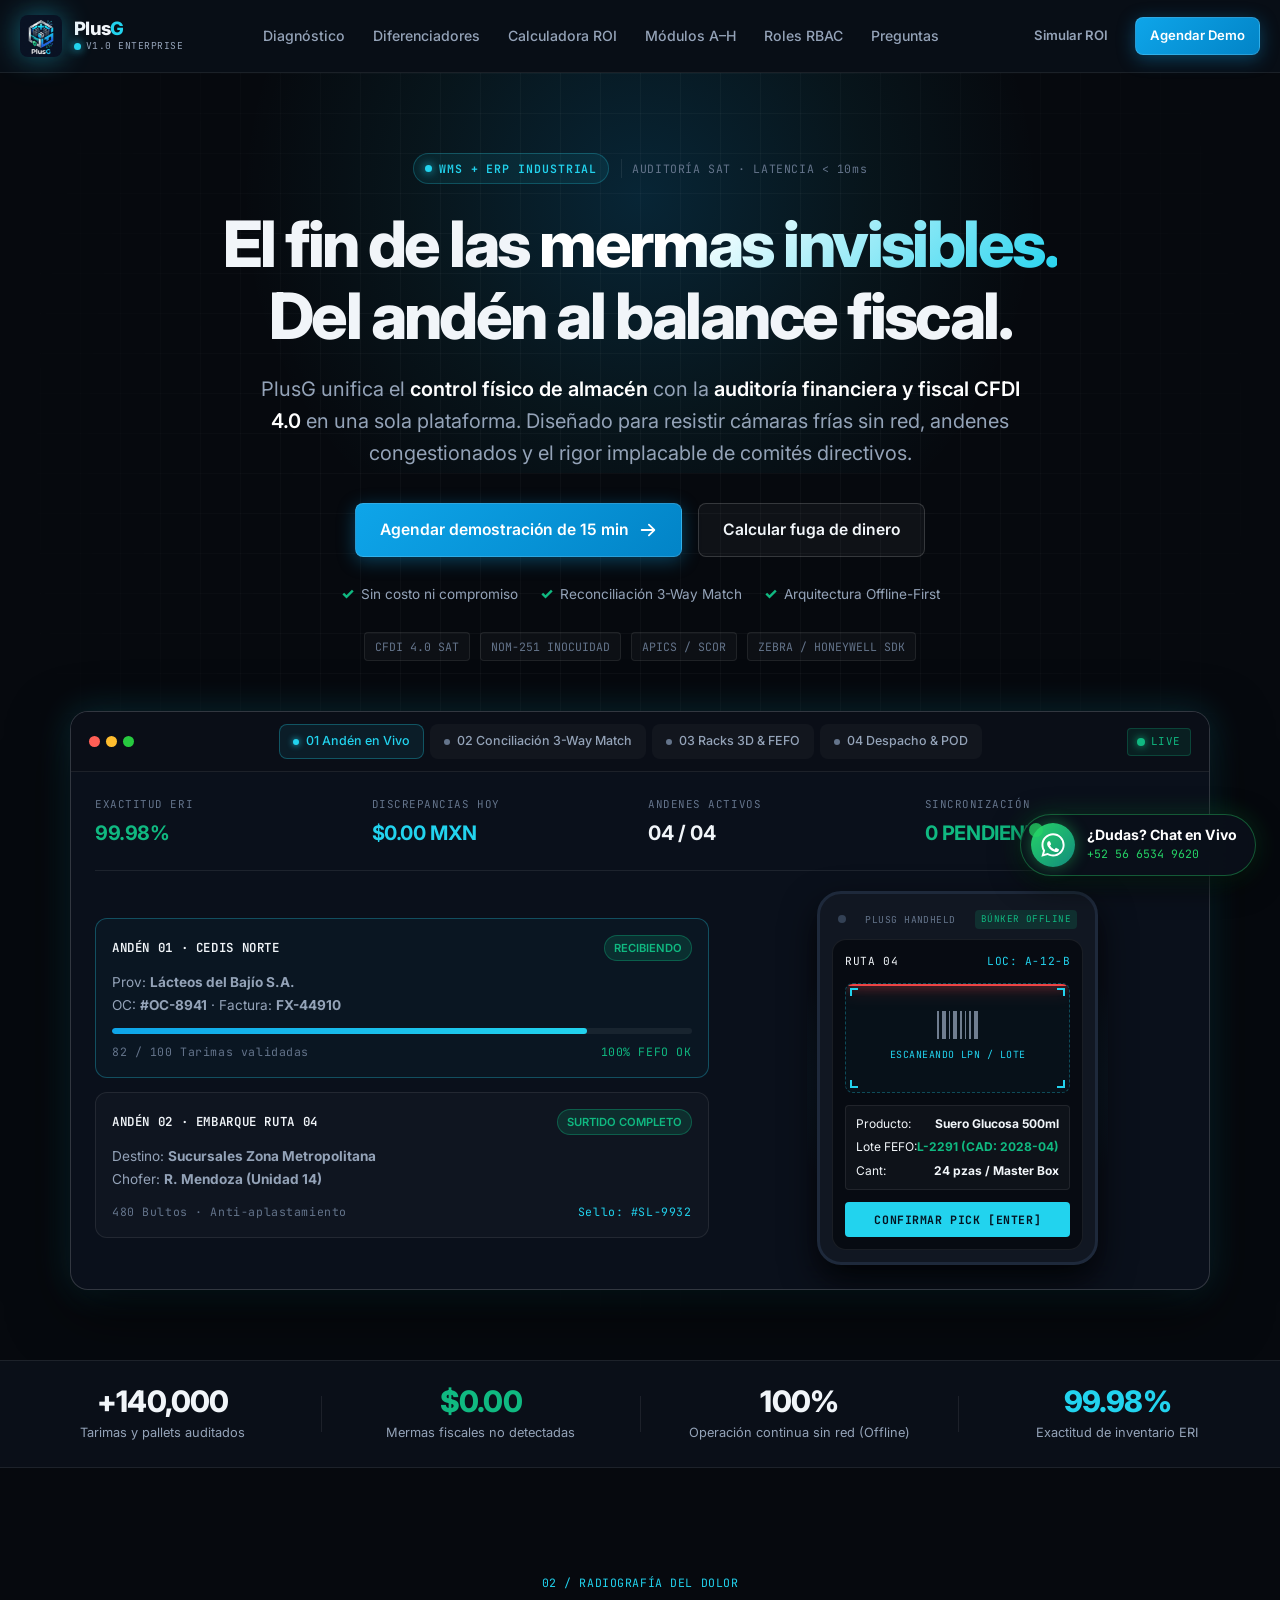
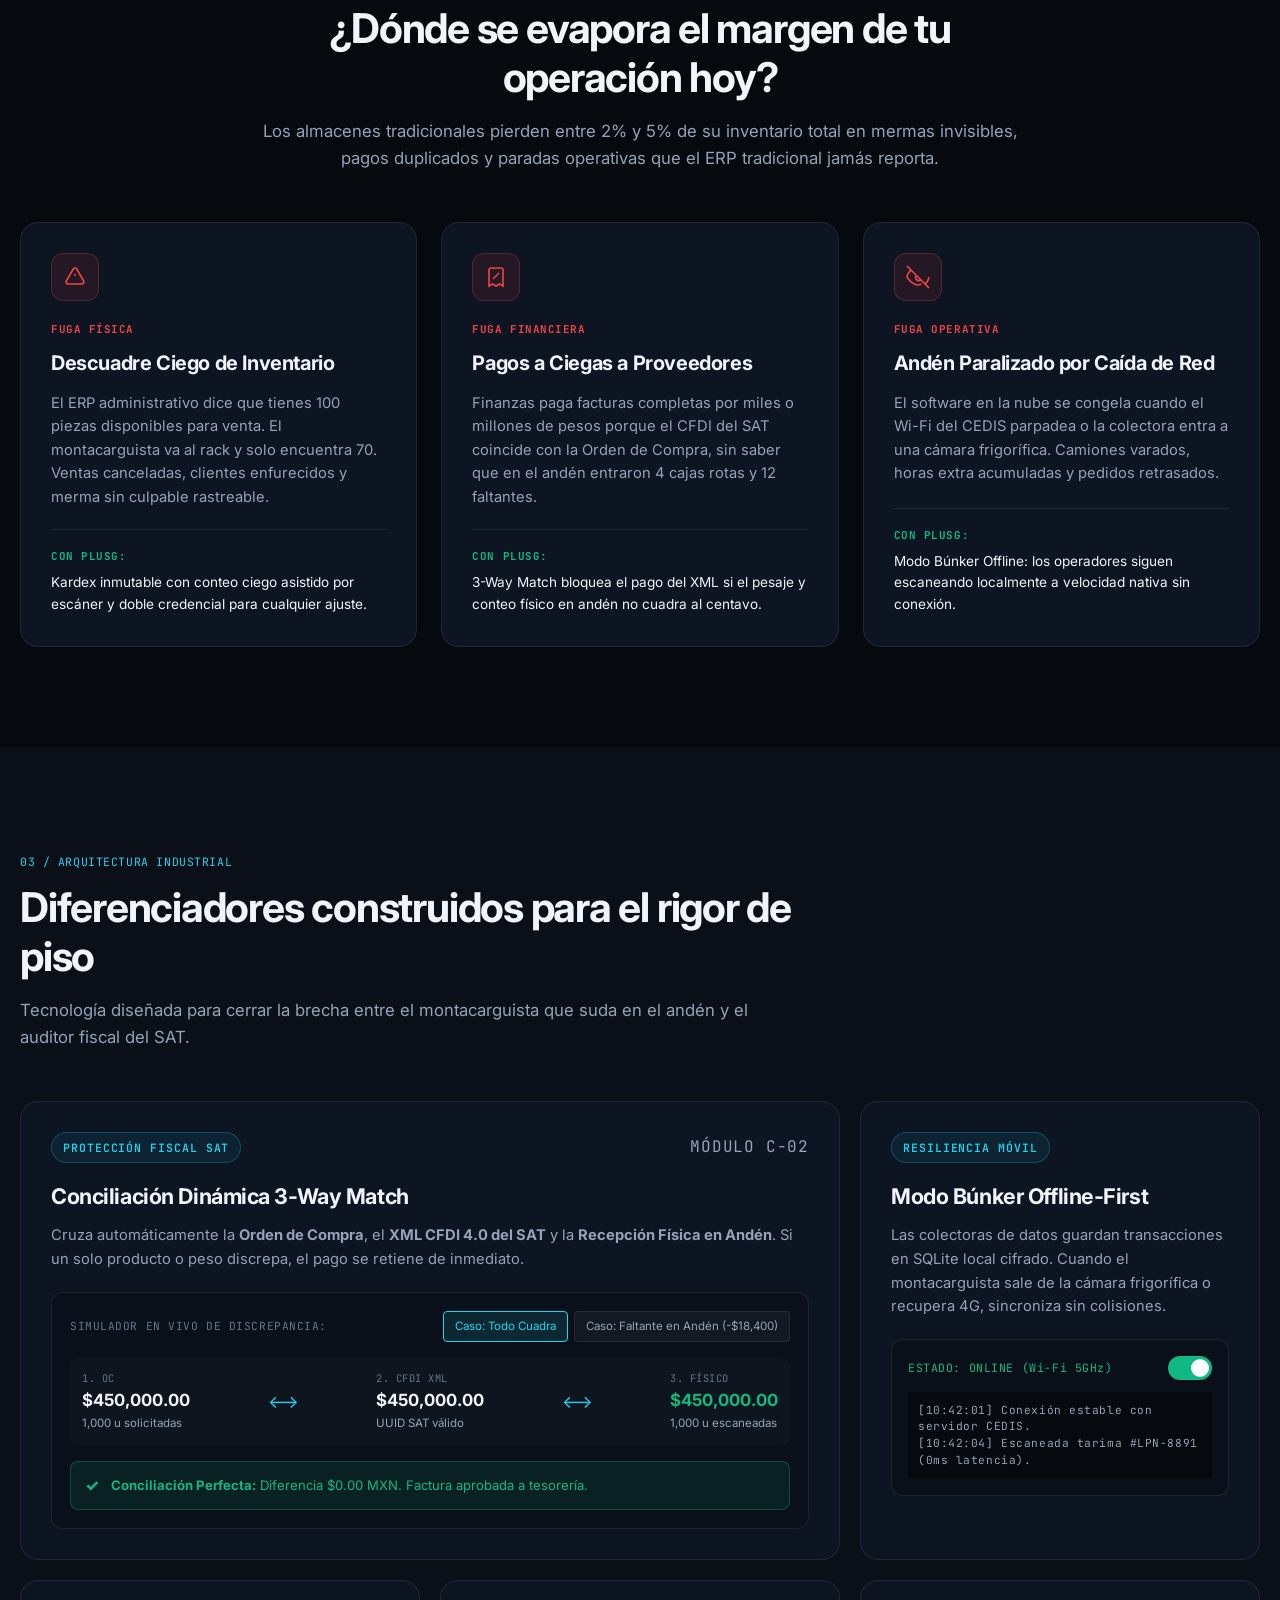
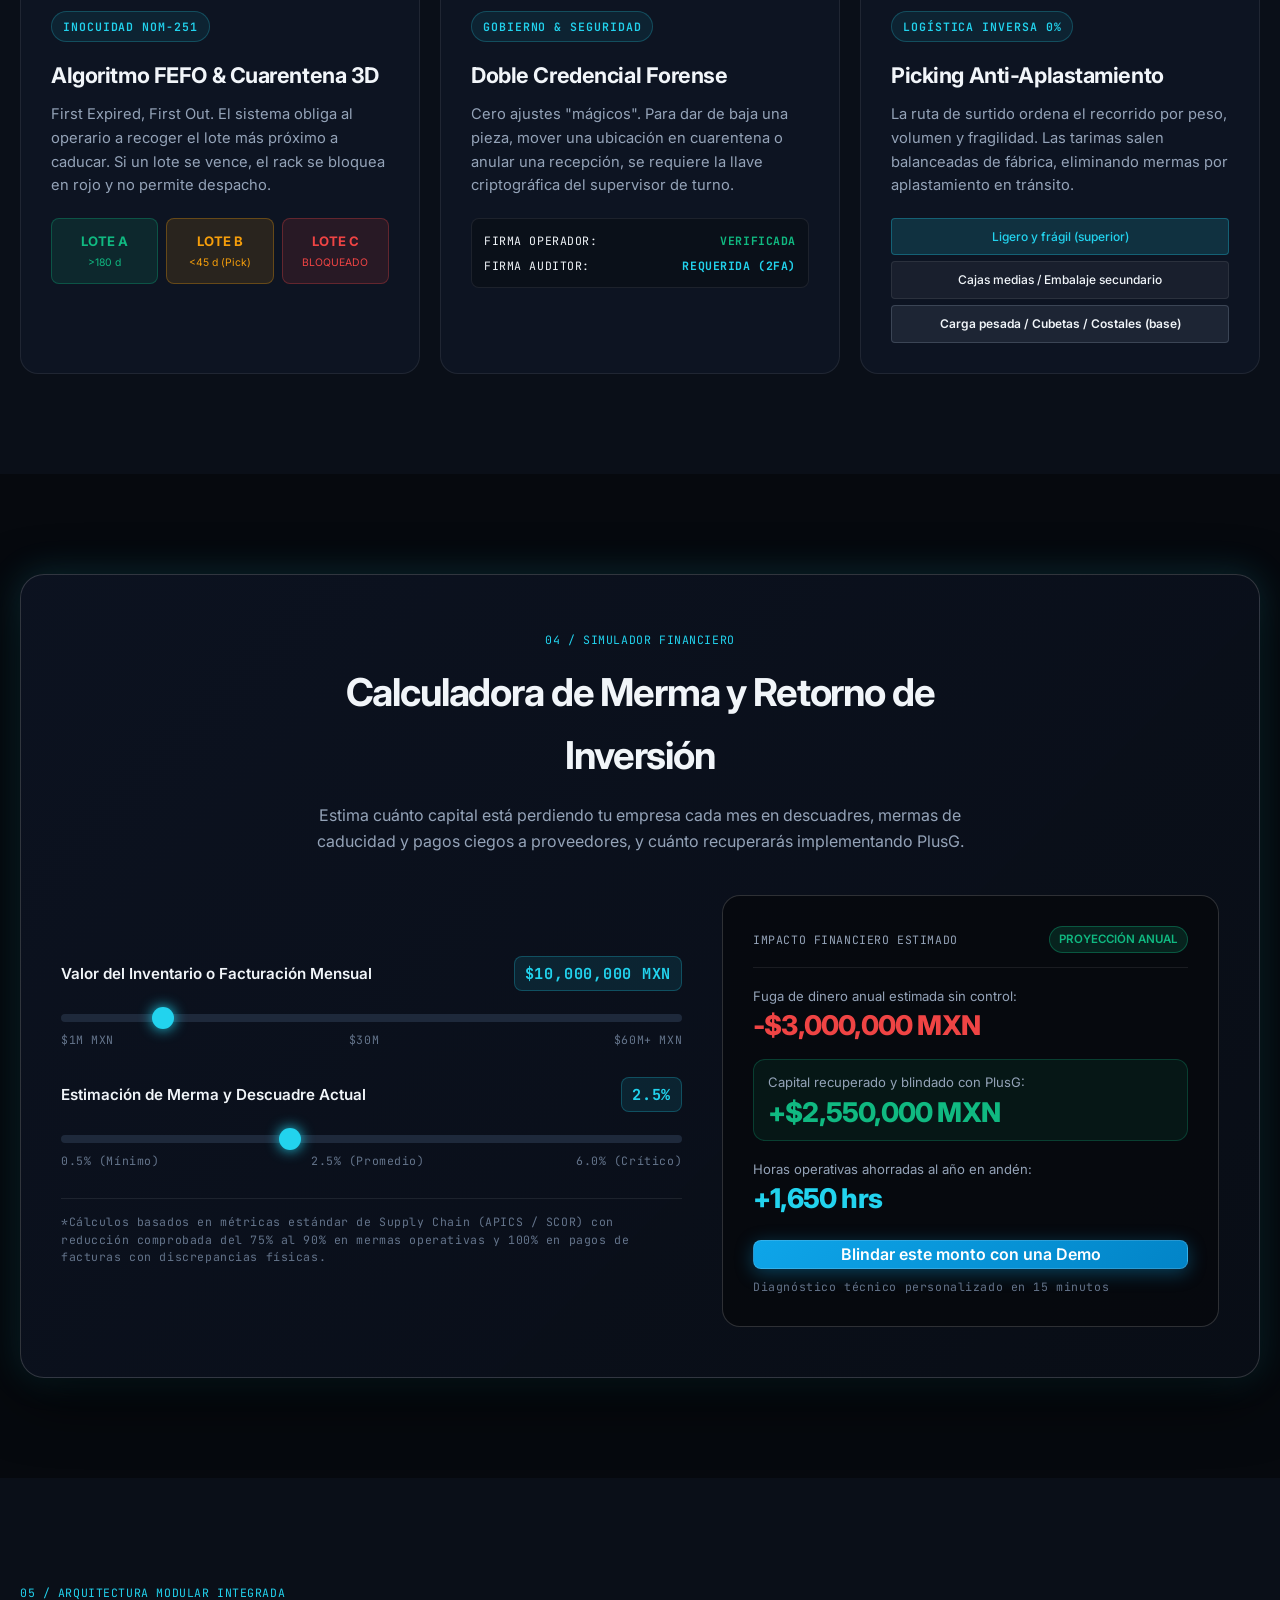
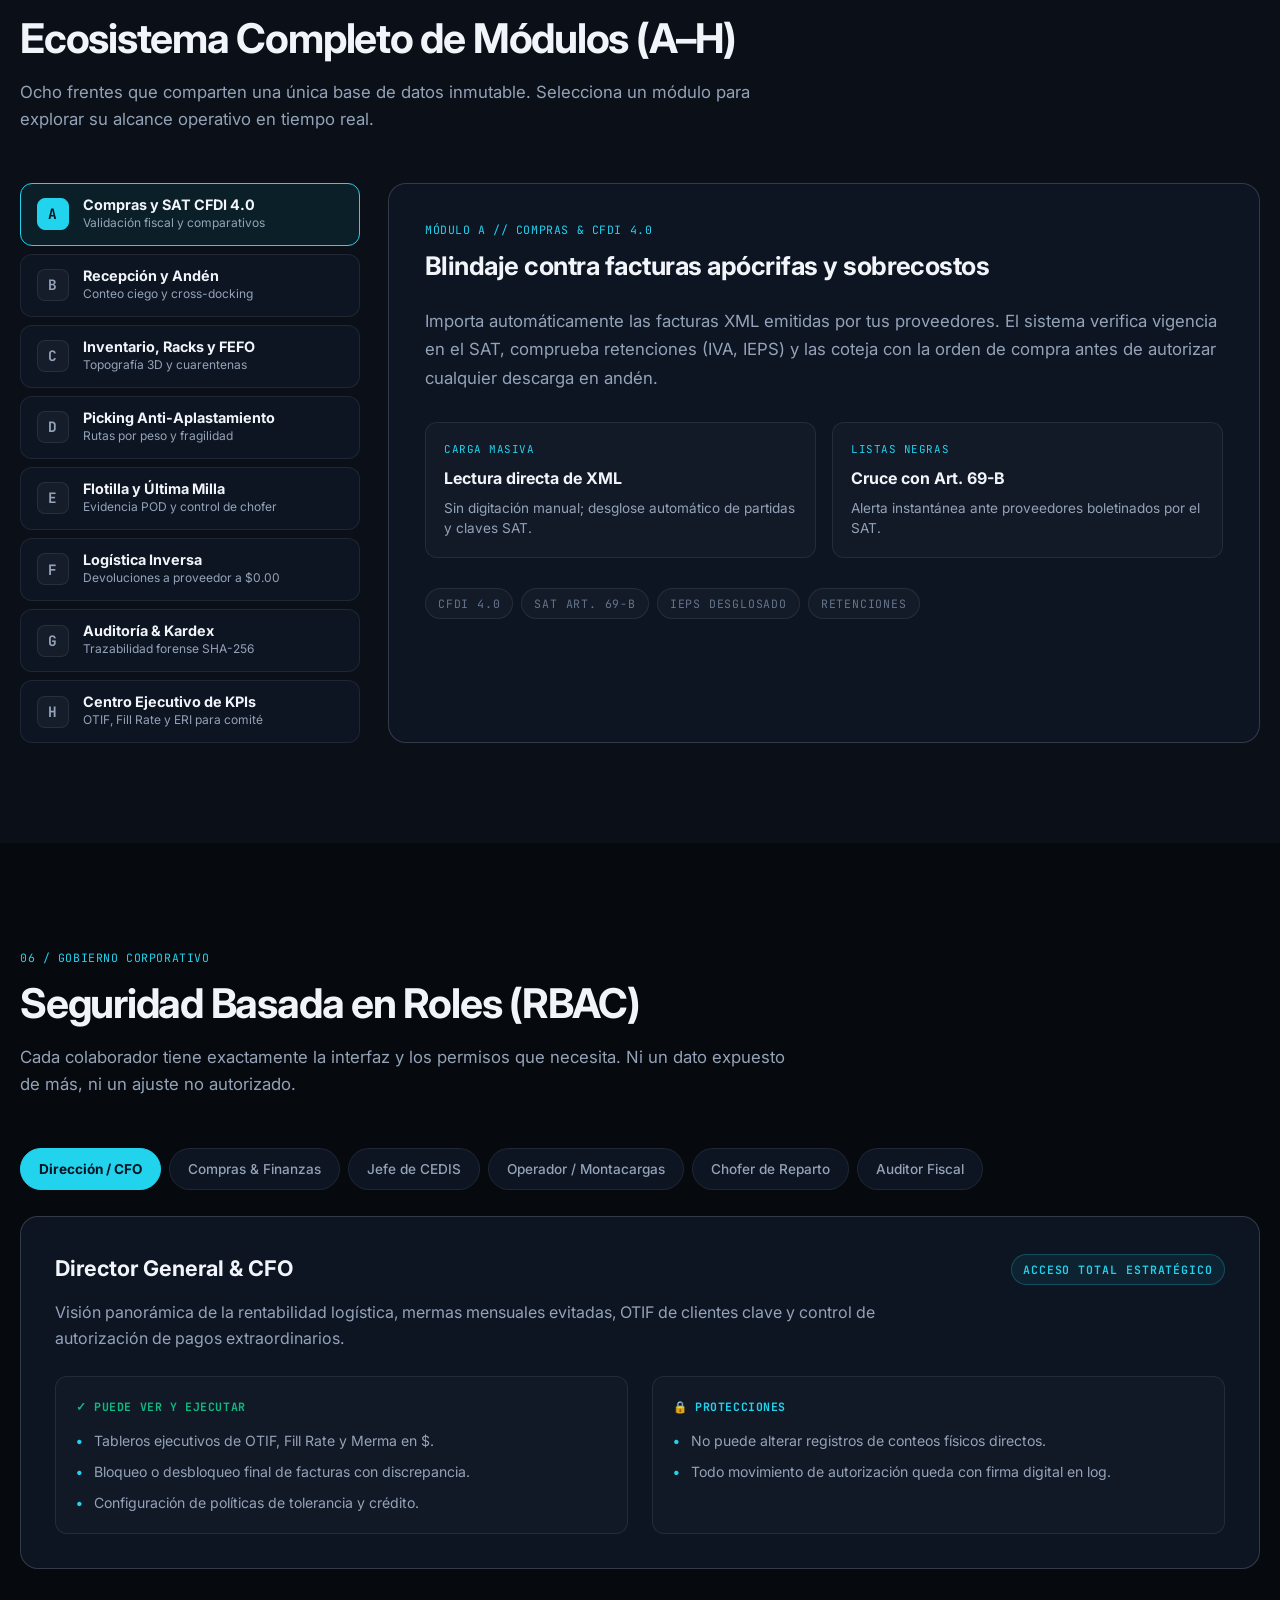
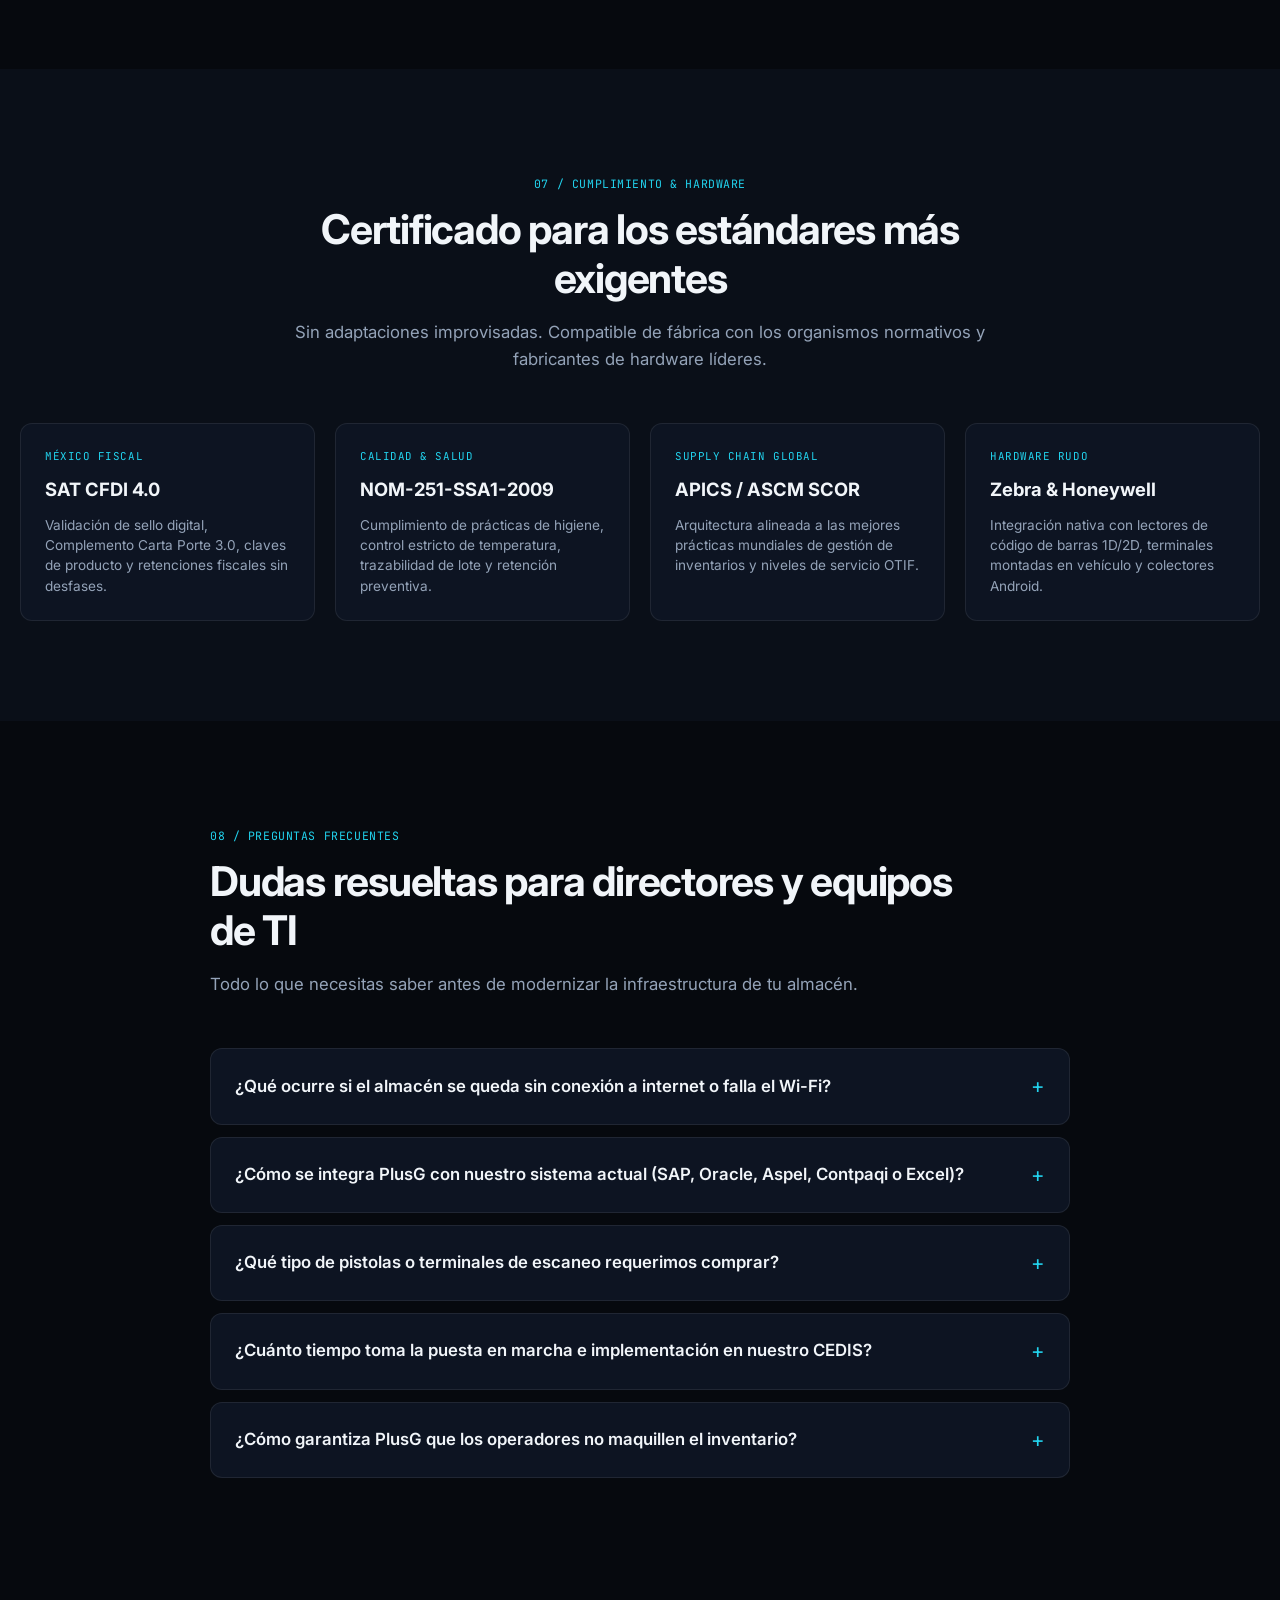
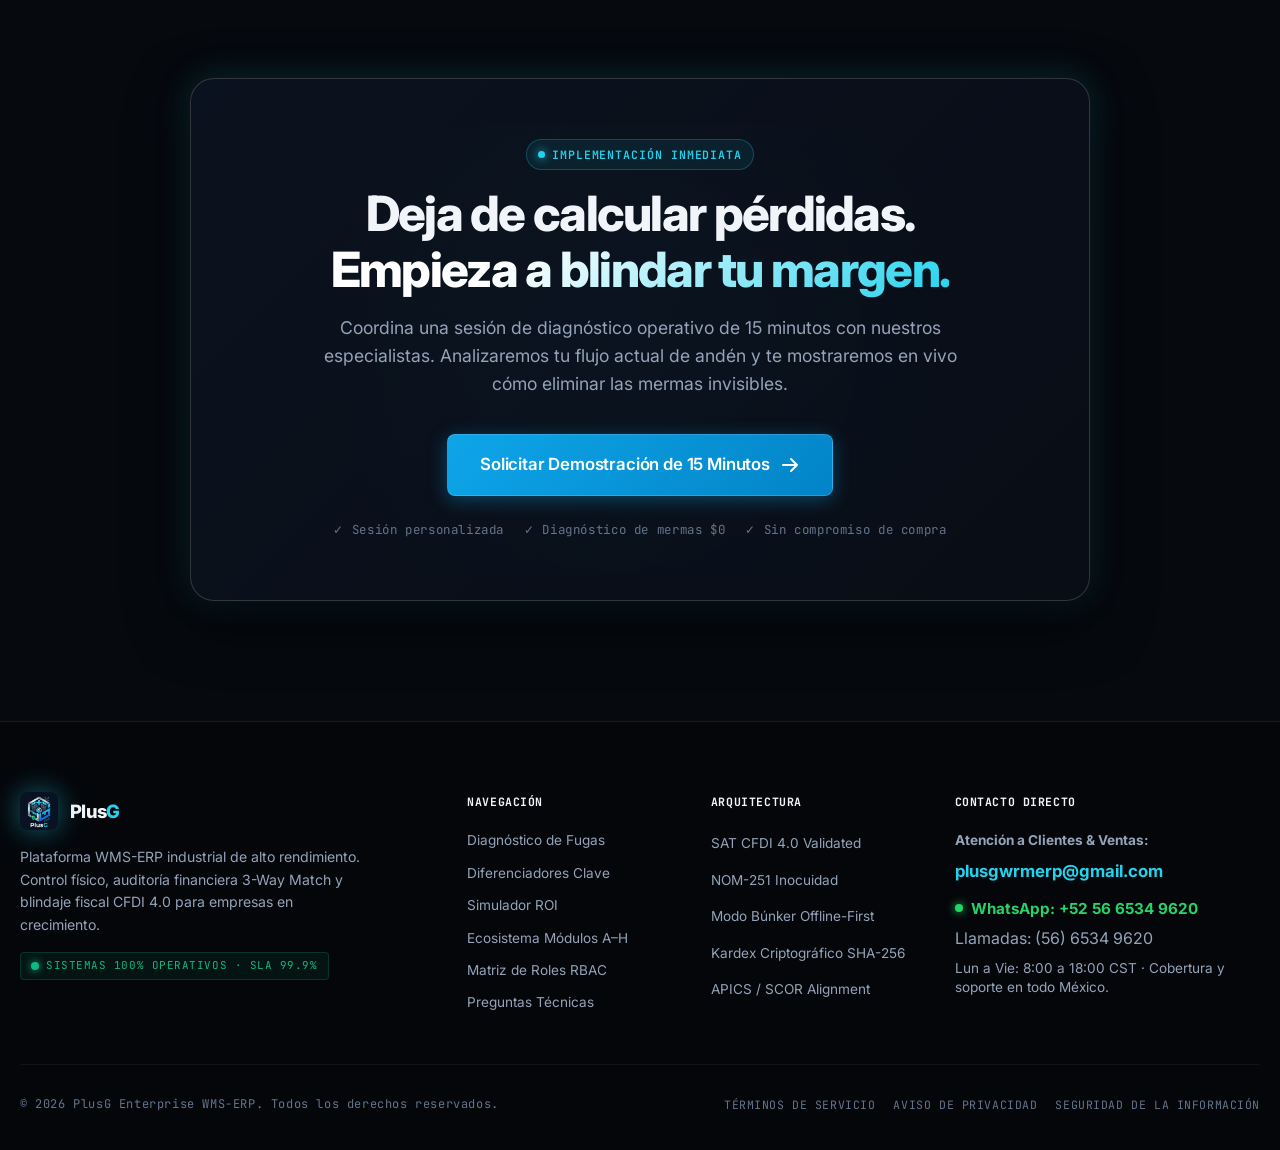
==== commit c24ebc65: "Add files via upload" ====
--- a/index.html
+++ b/index.html
@@ -1300,8 +1300,14 @@
           <span class="footer-col-title mono">CONTACTO DIRECTO</span>
           <div class="footer-contact-info">
             <p><strong>Atención a Clientes &amp; Ventas:</strong></p>
-            <a href="mailto:contacto@plusg.mx" class="footer-mail">contacto@plusg.mx</a>
-            <p class="text-muted">Atención inmediata a operaciones en todo México.</p>
+            <a href="mailto:plusgwrmerp@gmail.com" class="footer-mail">plusgwrmerp@gmail.com</a>
+            <div class="footer-phone-box">
+              <a href="https://wa.me/525665349620?text=Hola%20PlusG%2C%20me%20interesa%20agendar%20una%20demostraci%C3%B3n%20para%20mi%20almac%C3%A9n." target="_blank" rel="noopener noreferrer" class="footer-phone-link">
+                <span class="wa-dot"></span> WhatsApp: +52 56 6534 9620
+              </a>
+              <span class="text-muted">Llamadas: (56) 6534 9620</span>
+            </div>
+            <p class="text-muted footer-schedule">Lun a Vie: 8:00 a 18:00 CST · Cobertura y soporte en todo México.</p>
           </div>
         </div>
       </div>
@@ -1402,12 +1408,35 @@
           Hemos registrado tus datos. Un especialista en ingeniería logística de PlusG se pondrá en contacto contigo en menos de 24 horas hábiles para coordinar tu demostración.
         </p>
         <div class="success-actions">
+          <a href="https://wa.me/525665349620?text=Hola%20PlusG%2C%20acabo%20de%20enviar%20mi%20solicitud%20para%20la%20demo%20de%20WMS-ERP." target="_blank" rel="noopener noreferrer" class="btn btn-accent">
+            <span>Contactar por WhatsApp ahora</span>
+          </a>
           <button class="btn btn-line" type="button" data-close-demo>Cerrar ventana</button>
         </div>
       </div>
     </div>
   </dialog>
 
+  <!-- ================= BOTÓN FLOTANTE WHATSAPP ================= -->
+  <aside class="whatsapp-float" aria-label="Contacto directo por WhatsApp">
+    <a href="https://wa.me/525665349620?text=Hola%20PlusG%2C%20me%20interesa%20agendar%20una%20demostraci%C3%B3n%20para%20mi%20almac%C3%A9n." 
+       target="_blank" 
+       rel="noopener noreferrer" 
+       class="whatsapp-btn"
+       title="Escríbenos por WhatsApp: +52 56 6534 9620">
+      <span class="wa-icon-wrap" aria-hidden="true">
+        <svg viewBox="0 0 24 24" width="28" height="28" fill="currentColor">
+          <path d="M12.04 2c-5.46 0-9.91 4.45-9.91 9.91 0 1.75.46 3.45 1.32 4.95L2.05 22l5.25-1.38c1.45.79 3.08 1.21 4.74 1.21 5.46 0 9.91-4.45 9.91-9.91 0-2.65-1.03-5.14-2.9-7.01A9.82 9.82 0 0012.04 2zm.01 1.67c2.2 0 4.26.86 5.82 2.42a8.22 8.22 0 012.41 5.83c0 4.54-3.7 8.24-8.24 8.24-1.48 0-2.93-.4-4.2-1.15l-.3-.18-3.12.82.83-3.04-.2-.31a8.19 8.19 0 01-1.26-4.38c0-4.54 3.7-8.24 8.24-8.24zm4.52 11.66c-.25-.12-1.47-.72-1.7-.8-.23-.09-.39-.12-.56.12-.17.25-.64.8-.79.97-.14.17-.29.19-.54.06-.25-.12-1.05-.39-2-1.23-.74-.66-1.24-1.47-1.39-1.72-.14-.25-.02-.38.11-.5.11-.11.25-.29.37-.43.12-.14.17-.25.25-.41.09-.17.04-.31-.02-.43-.06-.12-.56-1.34-.76-1.84-.2-.49-.4-.42-.56-.43h-.47c-.17 0-.43.06-.66.31-.23.25-.87.85-.87 2.07s.89 2.4 1.02 2.57c.12.17 1.76 2.68 4.25 3.76.59.26 1.05.41 1.41.53.6.19 1.14.16 1.57.1.48-.07 1.47-.6 1.68-1.18.21-.58.21-1.07.15-1.18-.07-.1-.23-.17-.48-.29z"/>
+        </svg>
+      </span>
+      <span class="wa-text">
+        <strong class="wa-title">¿Dudas? Chat en Vivo</strong>
+        <small class="wa-sub">+52 56 6534 9620</small>
+      </span>
+      <span class="wa-pulse" aria-hidden="true"></span>
+    </a>
+  </aside>
+
   <script src="script.js"></script>
 </body>
 </html>
--- a/styles.css
+++ b/styles.css
@@ -2404,4 +2404,120 @@
 
   .calc-wrapper { padding: 30px 20px; }
   .modal-box { padding: 26px 20px; }
-}
+  .whatsapp-float {
+    bottom: 16px;
+    right: 16px;
+  }
+  .whatsapp-btn {
+    padding: 6px;
+    border-radius: 50%;
+  }
+  .wa-text {
+    display: none;
+  }
+}
+
+/* ---------- FLOATING WHATSAPP BUTTON ---------- */
+.whatsapp-float {
+  position: fixed;
+  bottom: 24px;
+  right: 24px;
+  z-index: 95;
+  transition: transform 0.3s cubic-bezier(0.16, 1, 0.3, 1);
+}
+.whatsapp-float:hover {
+  transform: translateY(-3px) scale(1.02);
+}
+
+.whatsapp-btn {
+  display: flex;
+  align-items: center;
+  gap: 12px;
+  background: rgba(10, 16, 26, 0.92);
+  border: 1px solid rgba(37, 211, 102, 0.38);
+  box-shadow: 0 8px 30px rgba(0, 0, 0, 0.7), 0 0 25px rgba(37, 211, 102, 0.22);
+  border-radius: var(--radius-pill);
+  padding: 8px 18px 8px 10px;
+  position: relative;
+  overflow: visible;
+  backdrop-filter: blur(14px);
+  -webkit-backdrop-filter: blur(14px);
+}
+
+.wa-icon-wrap {
+  width: 44px;
+  height: 44px;
+  border-radius: 50%;
+  background: linear-gradient(135deg, #25d366 0%, #128c7e 100%);
+  color: #ffffff;
+  display: flex;
+  align-items: center;
+  justify-content: center;
+  flex-shrink: 0;
+  box-shadow: 0 0 16px rgba(37, 211, 102, 0.45);
+}
+
+.wa-text {
+  display: flex;
+  flex-direction: column;
+}
+.wa-title {
+  font-size: 0.88rem;
+  color: #ffffff;
+  line-height: 1.2;
+}
+.wa-sub {
+  font-size: 0.72rem;
+  color: #25d366;
+  font-family: var(--mono);
+}
+
+.wa-pulse {
+  position: absolute;
+  top: 8px;
+  left: 8px;
+  width: 14px;
+  height: 14px;
+  border-radius: 50%;
+  background: #25d366;
+  opacity: 0.75;
+  animation: ping 2.2s cubic-bezier(0, 0, 0.2, 1) infinite;
+  pointer-events: none;
+}
+@keyframes ping {
+  75%, 100% {
+    transform: scale(2.4);
+    opacity: 0;
+  }
+}
+
+.footer-phone-box {
+  display: flex;
+  flex-direction: column;
+  gap: 4px;
+  margin-bottom: 8px;
+}
+.footer-phone-link {
+  display: inline-flex;
+  align-items: center;
+  gap: 8px;
+  font-size: 0.95rem;
+  font-weight: 700;
+  color: #25d366;
+  transition: color 0.16s ease;
+}
+.footer-phone-link:hover {
+  color: #5cf596;
+}
+.wa-dot {
+  width: 8px;
+  height: 8px;
+  border-radius: 50%;
+  background-color: #25d366;
+  box-shadow: 0 0 8px #25d366;
+}
+.footer-schedule {
+  font-size: 0.75rem;
+  line-height: 1.4;
+}
+
